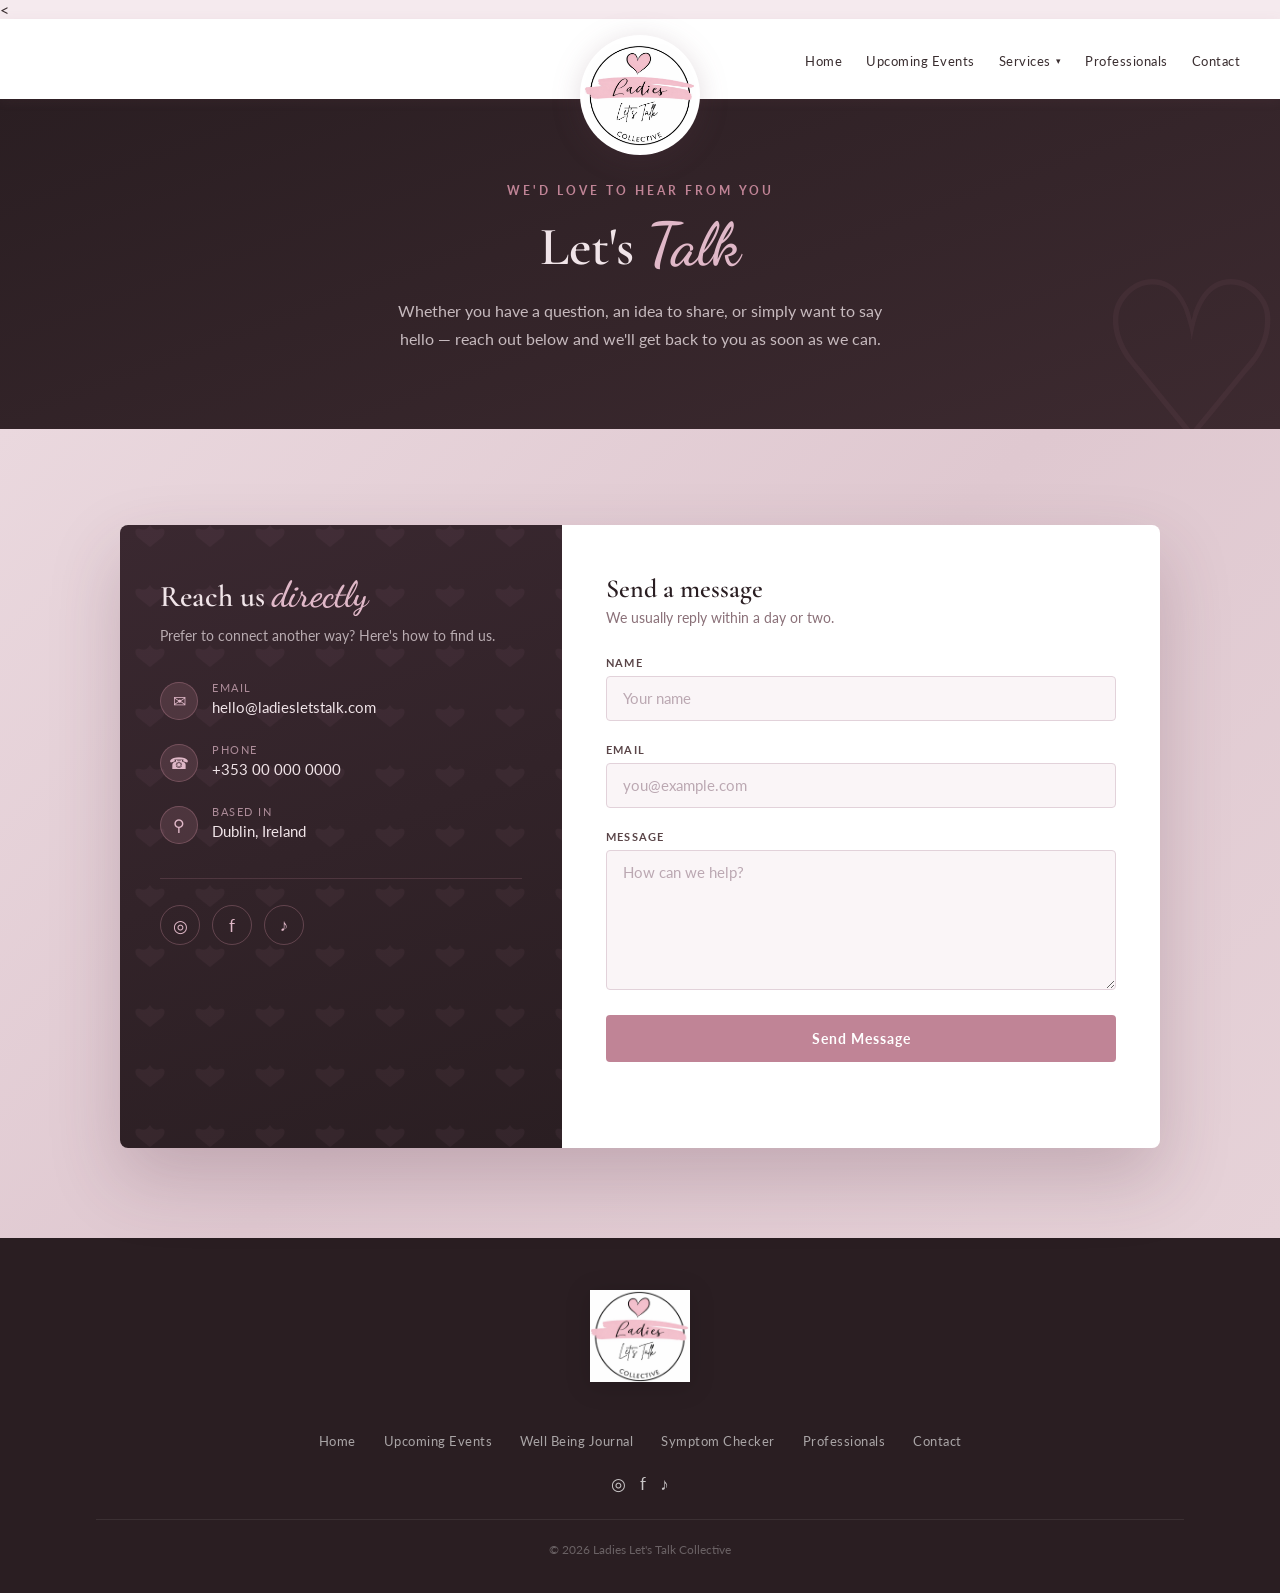
==== contact.html @ 0acbf684 "Add files via upload" ====
<!DOCTYPE html>
<html lang="en">
<head>
<meta charset="UTF-8">
<meta name="viewport" content="width=device-width, initial-scale=1.0">
<title>Contact | Ladies Let's Talk Collective</title>
<link rel="stylesheet" href="css/style.css">
<link href="https://fonts.googleapis.com/css2?family=Dancing+Script:wght@600;700&family=Cormorant+Garamond:wght@400;500;600&family=Lato:wght@300;400;700&display=swap" rel="stylesheet">
<style>
/* ── CONTACT PAGE (scoped, uses your :root variables + fonts) ── */

/* Page intro header */
.contact-hero{
  background:linear-gradient(160deg,#2a1e22 0%,#3d2a30 100%);
  text-align:center;padding:84px 40px 76px;position:relative;overflow:hidden;
}
.contact-hero::after{
  content:'♡';position:absolute;right:-10px;bottom:-50px;
  font-family:'Cormorant Garamond',serif;font-size:220px;
  color:rgba(192,132,150,0.07);line-height:1;pointer-events:none;
}
.contact-hero .eyebrow{
  font-size:12px;letter-spacing:3px;text-transform:uppercase;
  color:#c08496;font-weight:700;margin-bottom:14px;
}
.contact-hero h1{
  font-family:'Cormorant Garamond',serif;font-size:54px;font-weight:600;
  color:#f0e4e8;line-height:1.12;margin-bottom:18px;
}
.contact-hero h1 em{font-family:'Dancing Script',cursive;font-size:60px;font-style:normal;color:#e0b8c8;}
.contact-hero p{
  font-size:16px;color:rgba(240,228,232,0.78);line-height:1.75;
  max-width:520px;margin:0 auto;position:relative;z-index:2;
}

/* Main contact area */
.contact-sec{
  padding:72px 40px 90px;
  background:linear-gradient(135deg,#ead8de 0%,#dfc8d0 50%,#e6d2d8 100%);
}
.contact-shell{
  max-width:1040px;margin:24px auto 0;position:relative;z-index:5;
  display:grid;grid-template-columns:0.85fr 1.15fr;
  border-radius:8px;overflow:hidden;
  box-shadow:0 30px 70px rgba(80,45,65,0.22);
}

/* Left: dark info panel */
.contact-info{
  background:linear-gradient(160deg,#3a2830 0%,#2a1e22 100%);
  padding:48px 40px;color:#f0e4e8;position:relative;overflow:hidden;
}
.contact-info::before{
  content:'';position:absolute;inset:0;
  background:url("data:image/svg+xml,%3Csvg width='60' height='60' viewBox='0 0 60 60' xmlns='http://www.w3.org/2000/svg'%3E%3Cg fill='none' fill-rule='evenodd'%3E%3Cg fill='%23c08496' fill-opacity='0.07'%3E%3Cpath d='M30 0 C28 4 24 6 20 4 C14 2 14 10 20 14 L30 22 L40 14 C46 10 46 2 40 4 C36 6 32 4 30 0Z'/%3E%3C/g%3E%3C/g%3E%3C/svg%3E");
}
.contact-info-inner{position:relative;z-index:2;}
.contact-info h2{
  font-family:'Cormorant Garamond',serif;font-size:30px;font-weight:600;
  margin-bottom:8px;line-height:1.2;
}
.contact-info h2 em{font-family:'Dancing Script',cursive;font-size:36px;font-style:normal;color:#e0b8c8;}
.contact-info .lead{font-size:14px;line-height:1.7;color:rgba(240,228,232,0.7);margin-bottom:34px;}
.ci-row{display:flex;gap:14px;align-items:flex-start;margin-bottom:24px;}
.ci-icon{
  width:38px;height:38px;flex-shrink:0;border-radius:50%;
  background:rgba(192,132,150,0.18);border:1px solid rgba(192,132,150,0.35);
  display:flex;align-items:center;justify-content:center;
  font-size:16px;color:#e0b8c8;
}
.ci-row .ci-label{font-size:10.5px;letter-spacing:1.5px;text-transform:uppercase;color:rgba(224,184,200,0.7);margin-bottom:3px;}
.ci-row .ci-value{font-size:14.5px;color:#f0e4e8;line-height:1.5;}
.ci-row a{color:#f0e4e8;text-decoration:none;transition:color 0.2s;}
.ci-row a:hover{color:#e0b8c8;}
.ci-social{display:flex;gap:12px;margin-top:34px;padding-top:26px;border-top:1px solid rgba(192,132,150,0.2);}
.ci-social span{
  width:40px;height:40px;border-radius:50%;
  border:1px solid rgba(192,132,150,0.35);
  display:flex;align-items:center;justify-content:center;
  font-size:17px;color:#e0b8c8;cursor:pointer;
  transition:background 0.25s,transform 0.25s;
}
.ci-social span:hover{background:rgba(192,132,150,0.2);transform:translateY(-3px);}

/* Right: form card */
.contact-form-wrap{background:#fff;padding:48px 44px;}
.contact-form-wrap .form-title{
  font-family:'Cormorant Garamond',serif;font-size:26px;font-weight:600;
  color:#2a1e22;margin-bottom:6px;
}
.contact-form-wrap .form-note{font-size:13.5px;color:#8a7078;margin-bottom:30px;}
.contact-form .field{margin-bottom:22px;}
.contact-form label{
  display:block;font-size:11px;letter-spacing:1.2px;text-transform:uppercase;
  color:#5a4548;font-weight:700;margin-bottom:7px;
}
.contact-form input,
.contact-form textarea{
  width:100%;padding:13px 16px;border:1.5px solid #e2d2da;border-radius:4px;
  font-size:14.5px;font-family:'Lato',sans-serif;color:var(--text);
  background:#faf5f7;outline:none;transition:border-color 0.2s,background 0.2s,box-shadow 0.2s;
}
.contact-form input::placeholder,
.contact-form textarea::placeholder{color:#bba8b2;}
.contact-form input:focus,
.contact-form textarea:focus{
  border-color:var(--pink);background:#fff;
  box-shadow:0 0 0 3px rgba(192,132,150,0.12);
}
.contact-form textarea{resize:vertical;min-height:140px;}
.contact-form .honeypot{display:none;}
.contact-form .btn-pink{
  width:100%;padding:15px;font-size:14px;letter-spacing:1px;font-weight:700;
  border-radius:4px;
}
.form-status{margin-top:18px;font-size:14px;text-align:center;min-height:20px;}
.form-status.success{color:#2e7d4f;}
.form-status.error{color:#b03a3a;}
.form-status.sending{color:#8a7078;}

@media(max-width:900px){
  .contact-hero{padding:64px 28px 96px;}
  .contact-hero h1{font-size:38px;}
  .contact-hero h1 em{font-size:44px;}
  .contact-sec{padding:36px 20px 64px;}
  .contact-shell{grid-template-columns:1fr;margin-top:0;}
  .contact-info{padding:38px 28px;}
  .contact-form-wrap{padding:38px 26px;}
}
</style>
</head>
<body>

<!-- ── MOBILE NAV ── -->
<<div class="mobile-nav" id="mobileNav" onclick="closeMobile()">
  <div class="mobile-nav-panel" onclick="event.stopPropagation()">
    <div class="mobile-header">
      <img class="logo-img" src="images/Logo.jpeg" alt="Logo">
      <button class="mobile-close" onclick="closeMobile()">✕</button>
    </div>
    <a href="index.html">Home</a>
    <a href="events.html">Upcoming Events</a>
    <a href="journal.html">Well Being Journal</a>
    <a href="symptom.html">Symptom Checker</a>
    <a href="workplace.html">Workplace Talks</a>
    <a href="professionals.html">Professionals</a>
    <a href="contact.html">Contact</a>
  </div>
</div>

<nav>
  <div class="logo-wrap">
    <img class="logo-img" src="images/Logo.jpeg" alt="Ladies Let's Talk Collective logo">
  </div>
  <div class="nav-right">
    <ul class="nav-links">
      <li><a href="index.html">Home</a></li>
      <li><a href="events.html">Upcoming Events</a></li>
      <li class="has-dropdown">
        <a href="#" onclick="return false;">Services <span class="caret">▾</span></a>
        <ul class="dropdown">
          <li><a href="journal.html">Well being Journal</a></li>
          <li><a href="symptom.html">Symptom Checker</a></li>
          <li><a href="workplace.html">Workplace Talks</a></li>
        </ul>
      </li>
      <li><a href="professionals.html">Professionals</a></li>
      <li><a href="contact.html">Contact</a></li>
    </ul>
    <button class="hamburger" onclick="openMobile()">
      <span></span><span></span><span></span>
    </button>
  </div>
</nav>

<!-- ── CONTACT HERO ── -->
<section class="contact-hero">
  <div class="eyebrow">We'd love to hear from you</div>
  <h1>Let's <em>Talk</em></h1>
  <p>Whether you have a question, an idea to share, or simply want to say hello — reach out below and we'll get back to you as soon as we can.</p>
</section>

<!-- ── CONTACT ── -->
<section class="contact-sec">
  <div class="contact-shell">

    <!-- Info panel -->
    <div class="contact-info">
      <div class="contact-info-inner">
        <h2>Reach us <em>directly</em></h2>
        <p class="lead">Prefer to connect another way? Here's how to find us.</p>

        <div class="ci-row">
          <span class="ci-icon">✉</span>
          <div>
            <div class="ci-label">Email</div>
            <div class="ci-value"><a href="mailto:hello@ladiesletstalk.com">hello@ladiesletstalk.com</a></div>
          </div>
        </div>
        <div class="ci-row">
          <span class="ci-icon">☎</span>
          <div>
            <div class="ci-label">Phone</div>
            <div class="ci-value"><a href="tel:+353000000000">+353 00 000 0000</a></div>
          </div>
        </div>
        <div class="ci-row">
          <span class="ci-icon">⚲</span>
          <div>
            <div class="ci-label">Based in</div>
            <div class="ci-value">Dublin, Ireland</div>
          </div>
        </div>

        <div class="ci-social">
          <span title="Instagram">◎</span>
          <span title="Facebook">f</span>
          <span title="TikTok">♪</span>
        </div>
      </div>
    </div>

    <!-- Form card -->
    <div class="contact-form-wrap">
      <div class="form-title">Send a message</div>
      <p class="form-note">We usually reply within a day or two.</p>
      <form class="contact-form" id="contactForm">
        <!-- Web3Forms access key: replace with YOUR key from web3forms.com -->
        <input type="hidden" name="access_key" value="YOUR-ACCESS-KEY-HERE">
        <input type="hidden" name="subject" value="New message from Ladies Let's Talk website">
        <input type="hidden" name="from_name" value="Ladies Let's Talk Contact Form">
        <!-- Honeypot spam filter -->
        <input type="checkbox" name="botcheck" class="honeypot" style="display:none" tabindex="-1" autocomplete="off">

        <div class="field">
          <label for="cf-name">Name</label>
          <input type="text" id="cf-name" name="name" placeholder="Your name" required>
        </div>
        <div class="field">
          <label for="cf-email">Email</label>
          <input type="email" id="cf-email" name="email" placeholder="you@example.com" required>
        </div>
        <div class="field">
          <label for="cf-message">Message</label>
          <textarea id="cf-message" name="message" placeholder="How can we help?" required></textarea>
        </div>
        <button type="submit" class="btn-pink">Send Message</button>
        <div class="form-status" id="formStatus"></div>
      </form>
    </div>

  </div>
</section>

<!-- ── FOOTER ── -->
<footer>
  <div class="footer-logo">
    <img src="images/Logo.jpeg" alt="Ladies Let's Talk Collective logo">
  </div>
  <ul class="footer-links">
    <li><a href="index.html">Home</a></li>
    <li><a href="events.html">Upcoming Events</a></li>
    <li><a href="journal.html">Well Being Journal</a></li>
    <li><a href="symptom.html">Symptom Checker</a></li>
    <li><a href="professionals.html">Professionals</a></li>
    <li><a href="contact.html">Contact</a></li>
  </ul>
  <div class="footer-social">
    <span title="Instagram">◎</span>
    <span title="Facebook">f</span>
    <span title="TikTok">♪</span>
  </div>
  <div class="footer-copy">© 2026 Ladies Let's Talk Collective</div>
</footer>

<!-- ── CONTACT FORM SUBMISSION (Web3Forms) ── -->
<script>
(function () {
  var form = document.getElementById('contactForm');
  var status = document.getElementById('formStatus');
  if (!form) return;

  form.addEventListener('submit', function (e) {
    e.preventDefault();
    status.className = 'form-status sending';
    status.textContent = 'Sending…';

    var data = new FormData(form);

    fetch('https://api.web3forms.com/submit', {
      method: 'POST',
      body: data
    })
    .then(function (res) { return res.json(); })
    .then(function (json) {
      if (json.success) {
        status.className = 'form-status success';
        status.textContent = 'Thank you! Your message has been sent.';
        form.reset();
      } else {
        status.className = 'form-status error';
        status.textContent = json.message || 'Something went wrong. Please try again.';
      }
    })
    .catch(function () {
      status.className = 'form-status error';
      status.textContent = 'Network error. Please try again later.';
    });
  });
})();
</script>

<script src="js/script.js"></script>
</body>
</html>
---- css/style.css ----
*,*::before,*::after{margin:0;padding:0;box-sizing:border-box;}
:root{--pink:#c08496;--pink-light:#e8d0d8;--pink-dark:#a06878;--text:#3a2e30;--text-soft:#5a4548;--bg-hero:#cdb8c0;--bg-footer:#2a1e22;--white:#fff;}
html{scroll-behavior:smooth;}
body{font-family:'Lato',sans-serif;color:var(--text);background:#f5eaee;}

/* ── NAV ── */
nav{background:#fff;display:flex;align-items:center;justify-content:flex-end;padding:0 40px;height:80px;position:sticky;top:0;z-index:100;box-shadow:0 2px 12px rgba(160,100,120,0.08);overflow:visible;}
.logo-wrap{display:flex;align-items:center;justify-content:center;position:absolute;left:50%;transform:translateX(-50%);z-index:101;}
.logo-img{width:120px;height:120px;object-fit:contain;position:relative;top:36px;background:#fff;border-radius:50%;padding:4px;filter:drop-shadow(0 4px 14px rgba(100,60,80,0.18));}
.nav-links{display:flex;gap:24px;list-style:none;}
.nav-links a{text-decoration:none;color:var(--text);font-size:13px;letter-spacing:0.5px;transition:color 0.2s;}
.nav-links a:hover{color:var(--pink);}
.nav-right{display:flex;align-items:center;gap:20px;}
.nav-social{display:flex;gap:10px;font-size:15px;cursor:pointer;}
.nav-social span:hover{color:var(--pink);}
.hamburger{display:none;background:none;border:none;cursor:pointer;padding:6px;}
.hamburger span{display:block;width:22px;height:2px;background:var(--text);margin:5px 0;transition:0.3s;}
.mobile-nav{display:none;position:fixed;inset:0;background:#fff;z-index:200;flex-direction:column;align-items:center;justify-content:center;gap:24px;}
.mobile-nav.open{display:flex;}
.mobile-nav a{font-size:20px;text-decoration:none;color:var(--text);font-family:'Cormorant Garamond',serif;}
.mobile-close{position:absolute;top:24px;right:28px;background:none;border:none;font-size:28px;cursor:pointer;color:var(--text);}
/* ── SERVICES DROPDOWN ── */ .nav-links li.has-dropdown{position:relative;} .nav-links li.has-dropdown > a{display:inline-flex;align-items:center;cursor:pointer;} .nav-links .caret{font-size:9px;margin-left:5px;transition:transform .2s;} .nav-links li.has-dropdown:hover .caret{transform:rotate(180deg);} .nav-links .dropdown{ position:absolute;top:calc(100% + 10px);left:0; list-style:none;background:#fff;min-width:212px; border:1px solid #e8d0d8;border-radius:4px; box-shadow:0 12px 30px rgba(120,70,90,0.16); padding:8px 0; opacity:0;visibility:hidden;transform:translateY(6px); transition:opacity .2s ease,transform .2s ease,visibility .2s ease; z-index:300; } /* invisible bridge so the menu doesn't close as the mouse crosses the gap between "Services" and the dropdown */ .nav-links .dropdown::before{ content:'';position:absolute;top:-12px;left:0;width:100%;height:12px; } .nav-links li.has-dropdown:hover .dropdown, .nav-links li.has-dropdown:focus-within .dropdown{ opacity:1;visibility:visible;transform:translateY(0); } .nav-links .dropdown li{display:block;} .nav-links .dropdown a{ display:block;padding:10px 20px;font-size:13px;color:#3a2e30; white-space:nowrap;letter-spacing:0.3px; } .nav-links .dropdown a:hover{background:#fbeaf0;color:var(--pink-dark);}
/* ── BTNs ── */
.btn-pink{background:var(--pink);color:#fff;border:none;padding:13px 32px;font-size:14px;font-family:'Lato',sans-serif;letter-spacing:0.7px;cursor:pointer;transition:background 0.2s;border-radius:2px;text-decoration:none;display:inline-block;}
.btn-pink:hover{background:var(--pink-dark);}
.btn-outline{background:transparent;color:var(--text);border:1.5px solid var(--text);padding:12px 32px;font-size:14px;font-family:'Lato',sans-serif;letter-spacing:0.7px;cursor:pointer;transition:all 0.2s;border-radius:2px;text-decoration:none;display:inline-block;}
.btn-outline:hover{background:rgba(60,40,48,0.07);}
.btn-row{display:flex;gap:16px;justify-content:center;flex-wrap:wrap;}
.section-label{font-family:'Cormorant Garamond',serif;font-size:44px;font-weight:500;color:#2a1e22;line-height:1.2;margin-bottom:16px;}
.section-label em{font-family:'Dancing Script',cursive;font-size:52px;font-style:normal;}
.section-sub{font-size:15.5px;color:#4a3540;line-height:1.75;max-width:560px;margin:0 auto 44px;}

/* ── HERO ── */
.hero{position:relative;min-height:540px;display:flex;align-items:center;justify-content:center;text-align:center;overflow:hidden;padding:110px 40px 90px;}
.hero-bg{position:absolute;inset:0;width:100%;height:100%;}
.hero-content{position:relative;z-index:2;max-width:700px;}
.hero h1{font-family:'Cormorant Garamond',serif;font-size:52px;font-weight:600;color:#2a1e22;margin-bottom:20px;line-height:1.15;}
.hero p{font-size:16.5px;color:#4a3540;line-height:1.75;margin-bottom:36px;max-width:520px;margin-left:auto;margin-right:auto;}

/* ── AFFIRMATIONS ── */
.affirmations{background:linear-gradient(135deg,#2a1e22 0%,#3d2a30 100%);padding:56px 40px;text-align:center;overflow:hidden;position:relative;}
.affirmations::before{content:'';position:absolute;inset:0;background:url("data:image/svg+xml,%3Csvg width='60' height='60' viewBox='0 0 60 60' xmlns='http://www.w3.org/2000/svg'%3E%3Cg fill='none' fill-rule='evenodd'%3E%3Cg fill='%23c08496' fill-opacity='0.06'%3E%3Cpath d='M30 0 C28 4 24 6 20 4 C14 2 14 10 20 14 L30 22 L40 14 C46 10 46 2 40 4 C36 6 32 4 30 0Z'/%3E%3C/g%3E%3C/g%3E%3C/svg%3E");}
.aff-inner{position:relative;z-index:2;max-width:700px;margin:0 auto;}
.aff-quote{font-family:'Cormorant Garamond',serif;font-size:28px;font-weight:400;font-style:italic;color:#f0e4e8;line-height:1.5;transition:opacity 0.6s;min-height:80px;display:flex;align-items:center;justify-content:center;}
.aff-dots{display:flex;gap:10px;justify-content:center;margin-top:24px;}
.aff-dot{width:8px;height:8px;border-radius:50%;background:rgba(192,132,150,0.35);cursor:pointer;transition:background 0.3s;}
.aff-dot.active{background:#c08496;}

/* ── AFFIRMATION BUTTONS ── */
.aff-controls{display:flex;align-items:center;justify-content:center;gap:24px;margin-top:28px;}
.aff-btn{background:none;border:1px solid rgba(192,132,150,0.4);color:#c08496;width:40px;height:40px;border-radius:50%;font-size:18px;cursor:pointer;transition:background 0.3s,border-color 0.3s;display:flex;align-items:center;justify-content:center;}
.aff-btn:hover{background:rgba(192,132,150,0.15);border-color:#c08496;}

/* ── ABOUT ── */
.about{display:flex;gap:64px;align-items:flex-start;padding:80px 96px;background:linear-gradient(135deg,#ead8de 0%,#dfc8d0 50%,#e6d2d8 100%);}
.about-photo{width:340px;min-width:300px;border-radius:4px;background:linear-gradient(160deg,#e0bcc8 0%,#c8a0b2 50%,#b88a9e 100%);display:flex;align-items:center;justify-content:center;overflow:hidden;flex-shrink:0;min-height:400px;}
.about-photo img{width:100%;height:100%;object-fit:cover;display:block;}
.about-placeholder{color:rgba(80,50,60,0.45);font-size:14px;font-style:italic;text-align:center;padding:20px;}
.about-text{flex:1;}
.about-text h2{font-family:'Cormorant Garamond',serif;font-size:44px;font-weight:500;margin-bottom:24px;color:#2a1e22;line-height:1.2;}
.about-text h2 em{font-family:'Dancing Script',cursive;font-size:52px;font-style:normal;}
.about-text p{font-size:15.5px;line-height:1.85;color:#4a3540;margin-bottom:16px;}
.awards-row{display:flex;gap:16px;margin-top:28px;flex-wrap:wrap;align-items:center;}
.award-badge{width:140px;height:140px;border-radius:50%;background:none;border:none;padding:0;display:flex;align-items:center;justify-content:center;cursor:pointer;transition:transform 0.2s;flex-shrink:0;}
.award-badge:hover{transform:scale(1.05);}
.award-badge .badge-year{font-size:11px;color:var(--pink-dark);letter-spacing:1px;font-weight:700;text-transform:uppercase;}
.award-badge .badge-icon{font-size:22px;margin:4px 0;}
.award-badge .badge-title{font-size:9.5px;color:#4a3540;line-height:1.3;font-weight:600;}
.badge-img{width:140px;height:140px;object-fit:contain;border-radius:50%;}
.award-note{font-size:13px;color:#5a4548;font-style:italic;margin-top:12px;}

/* ── EVENTS ── */
.events{padding:80px 96px;background:linear-gradient(160deg,#2a1e22 0%,#3d2a30 100%);text-align:center;position:relative;overflow:hidden;}
.events::after{content:'2026';position:absolute;right:-40px;bottom:-60px;font-family:'Cormorant Garamond',serif;font-size:240px;color:rgba(192,132,150,0.06);line-height:1;pointer-events:none;}
.events .section-label{color:#f0e4e8;}
.events .section-label em{color:#e0b8c8;}
.events .section-sub{color:rgba(240,228,232,0.75);}
.event-grid{display:grid;grid-template-columns:repeat(3,1fr);gap:20px;margin:40px 0;position:relative;z-index:2;}
.event-img-slot{background:linear-gradient(145deg,#4a3040 0%,#3a2030 100%);border:1px solid rgba(192,132,150,0.2);border-radius:4px;height:220px;display:flex;flex-direction:column;align-items:center;justify-content:center;gap:10px;cursor:pointer;transition:border-color 0.2s;}
.event-img-slot:hover{border-color:rgba(192,132,150,0.5);}
.event-img-slot .slot-icon{font-size:28px;opacity:0.5;}
.event-img-slot .slot-text{font-size:12px;color:rgba(240,228,232,0.4);letter-spacing:0.5px;}
.event-img-slot img{width:100%;height:100%;object-fit:cover;border-radius:4px;}
.event-img-slot video{width:100%;height:100%;object-fit:cover;border-radius:4px;display:block;}
.event-cta-box{background:rgba(192,132,150,0.12);border:1px solid rgba(192,132,150,0.25);border-radius:4px;padding:36px 40px;margin-top:8px;position:relative;z-index:2;}
.event-cta-box h3{font-family:'Cormorant Garamond',serif;font-size:28px;color:#f0e4e8;margin-bottom:10px;}
.event-cta-box p{color:rgba(240,228,232,0.7);font-size:15px;line-height:1.7;margin-bottom:24px;}
.btn-event{background:var(--pink);color:#fff;padding:15px 40px;font-size:15px;font-family:'Lato',sans-serif;letter-spacing:1px;font-weight:700;text-decoration:none;border-radius:2px;display:inline-block;transition:background 0.2s;}
.btn-event:hover{background:#b07080;}

/* ── CONVERSATIONS ── */
.convos{padding:80px 96px;background:linear-gradient(160deg,#f5eaee 0%,#ede0e6 100%);text-align:center;}
.video-grid{display:grid;grid-template-columns:repeat(3,1fr);gap:24px;margin-top:44px;}
.video-card{background:#fff;border:1px solid #e0ccd4;border-radius:3px;overflow:hidden;transition:transform 0.2s,box-shadow 0.2s;}
.video-card:hover{transform:translateY(-4px);box-shadow:0 12px 32px rgba(160,100,120,0.15);}
.video-thumb{height:190px;display:flex;align-items:center;justify-content:center;position:relative;cursor:pointer;}
.video-thumb::after{content:'';position:absolute;inset:0;background:rgba(50,20,30,0.15);transition:background 0.2s;}
.video-card:hover .video-thumb::after{background:rgba(50,20,30,0.05);}
.thumb-1{background:linear-gradient(145deg,#ddc0cc 0%,#c8a8b8 100%);}
.thumb-2{background:linear-gradient(145deg,#d4b8c8 0%,#c0a0b0 100%);}
.thumb-3{background:linear-gradient(145deg,#dab8c8 0%,#c4a4b4 100%);}
.play-btn{width:52px;height:52px;background:rgba(255,255,255,0.88);border-radius:50%;display:flex;align-items:center;justify-content:center;position:relative;z-index:2;transition:transform 0.2s;}
.video-card:hover .play-btn{transform:scale(1.1);}
.play-tri{width:0;height:0;border-top:10px solid transparent;border-bottom:10px solid transparent;border-left:18px solid var(--pink);margin-left:4px;}
.video-info{padding:16px 18px 20px;text-align:center;}
.video-info p{font-size:14px;color:#4a3540;line-height:1.5;margin-bottom:14px;min-height:42px;}
.watch-btn{background:var(--pink);color:#fff;border:none;width:100%;padding:11px;font-size:12px;letter-spacing:1.5px;font-weight:700;font-family:'Lato',sans-serif;cursor:pointer;transition:background 0.2s;border-radius:2px;}
.watch-btn:hover{background:var(--pink-dark);}

/* ── JOURNAL ── */
.journal-sec{padding:80px 96px;background:linear-gradient(135deg,#ead8de 0%,#dfc8d0 100%);}
.journal-inner{display:flex;gap:64px;align-items:center;}
.journal-img-col{flex-shrink:0;width:340px;}
.journal-book{width:100%;border-radius:6px;box-shadow:0 20px 60px rgba(100,60,80,0.2);transition:transform 0.35s;}
.journal-book:hover{transform:translateY(-6px);}
.coming-soon-pill{display:inline-block;background:var(--pink);color:#fff;font-size:11px;letter-spacing:2px;font-weight:700;padding:5px 16px;border-radius:20px;margin-bottom:12px;}
.journal-text h2{font-family:'Cormorant Garamond',serif;font-size:40px;font-weight:500;color:#2a1e22;line-height:1.2;margin-bottom:20px;}
.journal-text h2 em{font-family:'Dancing Script',cursive;font-size:48px;font-style:normal;}
.journal-text p{font-size:15px;line-height:1.85;color:#4a3540;margin-bottom:14px;}
.journal-features{display:flex;flex-wrap:wrap;gap:10px;margin:20px 0 24px;}
.jf{background:#fff;border:1px solid #e0ccd4;border-radius:20px;padding:6px 16px;font-size:12.5px;color:#5a4548;}

/* ── SYMPTOM CHECKER ── */
.symptom-sec{padding:80px 96px;background:linear-gradient(160deg,#f5eaee 0%,#ede0e6 100%);text-align:center;}
.sc-card{background:#fff;border:1px solid #e0ccd4;border-radius:4px;padding:48px 52px;max-width:820px;margin:0 auto;text-align:left;}
.sc-intro{text-align:center;margin-bottom:36px;}
.sc-intro p{font-size:15px;color:#5a4548;line-height:1.75;max-width:560px;margin:0 auto 24px;}
.sc-cats{display:grid;grid-template-columns:1fr 1fr;gap:20px;margin-bottom:32px;}
.sc-cat{border:1px solid #f0e0e8;border-radius:3px;padding:18px 20px;}
.sc-cat h4{font-family:'Cormorant Garamond',serif;font-size:17px;font-weight:600;color:#2a1e22;margin-bottom:10px;display:flex;align-items:center;gap:8px;}
.sc-cat ul{list-style:none;}
.sc-cat li{font-size:13.5px;color:#5a4548;padding:4px 0;border-bottom:1px solid #f5eaee;display:flex;align-items:center;gap:8px;}
.sc-cat li::before{content:'';width:12px;height:12px;border:1.5px solid var(--pink);border-radius:2px;flex-shrink:0;}
.sc-download-row{text-align:center;}
.sc-note{font-size:12px;color:#888;margin-top:12px;font-style:italic;}

/* ── PROFESSIONALS ── */
.pros{padding:80px 96px;background:linear-gradient(135deg,#ead8de 0%,#dfc8d0 100%);text-align:center;}
.pro-note{font-size:13px;color:var(--pink-dark);font-style:italic;margin-bottom:44px;}
.pro-grid{display:grid;grid-template-columns:repeat(3,1fr);gap:22px;margin-bottom:28px;text-align:left;}
.pro-card{background:#fff;border:1px solid #e0ccd4;border-radius:3px;padding:26px 24px;transition:transform 0.2s,box-shadow 0.2s;}
.pro-card:hover{transform:translateY(-4px);box-shadow:0 10px 30px rgba(160,100,120,0.12);}
.pro-cat{font-size:10px;letter-spacing:1.5px;color:var(--pink);font-weight:700;text-transform:uppercase;margin-bottom:8px;}
.pro-card h3{font-family:'Cormorant Garamond',serif;font-size:19px;font-weight:600;color:#2a1e22;margin-bottom:8px;}
.pro-card p{font-size:13px;color:#5a4548;line-height:1.65;margin-bottom:14px;}
.pro-links{display:flex;gap:10px;flex-wrap:wrap;}
.pro-link{font-size:12px;color:var(--pink-dark);text-decoration:none;border:1px solid var(--pink-light);border-radius:20px;padding:4px 12px;transition:background 0.2s;}
.pro-link:hover{background:var(--pink-light);}
.charity-note{background:linear-gradient(135deg,#2a1e22,#3d2a30);border-radius:4px;padding:24px 32px;text-align:center;margin-top:8px;}
.charity-note p{color:rgba(240,228,232,0.85);font-size:14px;line-height:1.7;}
.charity-note a{color:#e0b8c8;}

/* ── REVIEWS ── */
.reviews{padding:80px 96px;background:linear-gradient(160deg,#f5eaee 0%,#ede0e6 100%);text-align:center;}
.reviews-grid{display:grid;grid-template-columns:repeat(3,1fr);gap:24px;margin-top:44px;}
.review-card{background:#fff;border:1px solid #e0ccd4;border-radius:3px;padding:28px 26px;text-align:left;}
.review-q{font-size:36px;color:var(--pink-light);line-height:1;margin-bottom:12px;font-family:'Cormorant Garamond',serif;}
.review-text{font-size:14.5px;color:#4a3540;line-height:1.75;margin-bottom:16px;font-style:italic;}
.review-name{font-size:13px;font-weight:700;color:#2a1e22;letter-spacing:0.5px;}
.review-detail{font-size:12px;color:#888;margin-top:2px;}
.stars{color:#c08496;font-size:14px;margin-bottom:10px;}
.reviews-cta{margin-top:36px;font-size:14px;color:#5a4548;}

/* ── NEWSLETTER ── */
.newsletter{padding:80px 96px;background:var(--bg-hero);text-align:center;}
.newsletter h2{font-family:'Cormorant Garamond',serif;font-size:40px;font-weight:500;color:#2a1e22;margin-bottom:12px;}
.newsletter p{font-size:15px;color:#4a3540;margin-bottom:32px;line-height:1.75;}
.email-form{display:flex;max-width:480px;margin:0 auto;}
.email-form input{flex:1;padding:14px 18px;border:1.5px solid #c4a0b0;border-right:none;font-size:14.5px;font-family:'Lato',sans-serif;color:var(--text);background:#fff;outline:none;}
.email-form input::placeholder{color:#b09aaa;}
.email-form button{background:var(--pink);color:#fff;border:none;padding:14px 24px;font-size:13.5px;font-family:'Lato',sans-serif;font-weight:700;letter-spacing:0.8px;cursor:pointer;transition:background 0.2s;white-space:nowrap;}
.email-form button:hover{background:var(--pink-dark);}
.newsletter-note{font-size:12px;color:#888;margin-top:12px;font-style:italic;}

/* ── FOOTER ── */
footer{background:#2a1e22;color:rgba(255,255,255,0.75);padding:52px 96px 36px;display:flex;flex-direction:column;align-items:center;gap:24px;}
.footer-links{display:flex;gap:28px;list-style:none;flex-wrap:wrap;justify-content:center;}
.footer-links a{text-decoration:none;color:rgba(255,255,255,0.6);font-size:13px;letter-spacing:0.5px;transition:color 0.2s;}
.footer-links a:hover{color:var(--pink-light);}
.footer-social{display:flex;gap:14px;font-size:17px;}
.footer-social span{cursor:pointer;transition:color 0.2s;}
.footer-social span:hover{color:var(--pink-light);}
.footer-copy{font-size:12px;color:rgba(255,255,255,0.3);border-top:1px solid rgba(255,255,255,0.08);width:100%;text-align:center;padding-top:22px;}

/* ── RESPONSIVE ── */
@media(max-width:1100px){
  .about{padding:60px 48px;gap:40px;}
  .pro-grid{grid-template-columns:repeat(2,1fr);}
  .journal-inner{gap:40px;}
}
.collective-card {
    max-width: 760px;
    margin: 28px auto 24px;
    padding: 28px 24px;
    background: rgba(255,255,255,0.88);
    border-radius: 28px;
    box-shadow: 0 12px 35px rgba(80, 45, 65, 0.14);
    text-align: center;
}

.collective-card h2 {
    font-family: 'Lato', sans-serif;
    font-size: clamp(28px, 4vw, 46px);
    color: #111;
    margin-bottom: 14px;
    font-weight: 700;
}

.collective-strip {
    background: linear-gradient(90deg, #f6bfd3, #f8d5e3);
    color: #8d1f52;
    font-size: clamp(20px, 3vw, 32px);
    font-weight: 700;
    padding: 12px 20px;
    border-radius: 0 22px 22px 0;
    margin-bottom: 24px;
}

.collective-card p {
    color: #222;
    font-size: clamp(18px, 2.3vw, 27px);
    line-height: 1.55;
    margin: 0 auto 26px;
    max-width: 680px;
}

.collective-icons {
    display: grid;
    grid-template-columns: 1fr 1fr;
    gap: 22px;
    margin-top: 20px;
}

.collective-icons div {
    padding: 18px;
    border-radius: 22px;
    background: rgba(248, 220, 231, 0.55);
}

.collective-icons span {
    font-size: 48px;
    display: block;
    margin-bottom: 10px;
}

.collective-icons h3 {
    color: #9b2457;
    font-size: clamp(18px, 2.2vw, 26px);
    margin: 0;
}

@media (max-width: 700px) {
    .collective-card {
        padding: 22px 16px;
        margin-top: 24px;
    }

    .collective-icons {
        grid-template-columns: 1fr;
    }
}
@media(max-width:1050px){
  nav{padding:0 20px;}
  .nav-links:first-child,.nav-right .nav-links,.nav-social{display:none;}
  .hamburger{display:block;}
  .hero h1{font-size:36px;}
  .about{flex-direction:column;padding:48px 28px;}
  .about-photo{width:100%;min-width:unset;min-height:280px;}
  .events{padding:56px 28px;}
  .event-grid{grid-template-columns:1fr;}
  .convos{padding:56px 28px;}
  .video-grid{grid-template-columns:1fr;}
  .journal-sec{padding:56px 28px;}
  .journal-inner{flex-direction:column;}
  .journal-img-col{width:100%;max-width:320px;margin:0 auto;}
  .symptom-sec{padding:56px 28px;}
  .sc-card{padding:28px 20px;}
  .sc-cats{grid-template-columns:1fr;}
  .pros{padding:56px 28px;}
  .pro-grid{grid-template-columns:1fr;}
  .reviews{padding:56px 28px;}
  .reviews-grid{grid-template-columns:1fr;}
  .newsletter{padding:56px 28px;}
  footer{padding:40px 28px 28px;}
  .section-label{font-size:36px;}
  .section-label em{font-size:44px;}
}
.footer-logo{
display:flex;
justify-content:center;
margin-bottom:24px;
}

.footer-logo img{
width:100px;
height:auto;
object-fit:contain;
filter:drop-shadow(
0 4px 12px
rgba(0,0,0,0.15)
);
transition:transform .3s;
}

.footer-logo img:hover{
transform:scale(1.05);
}
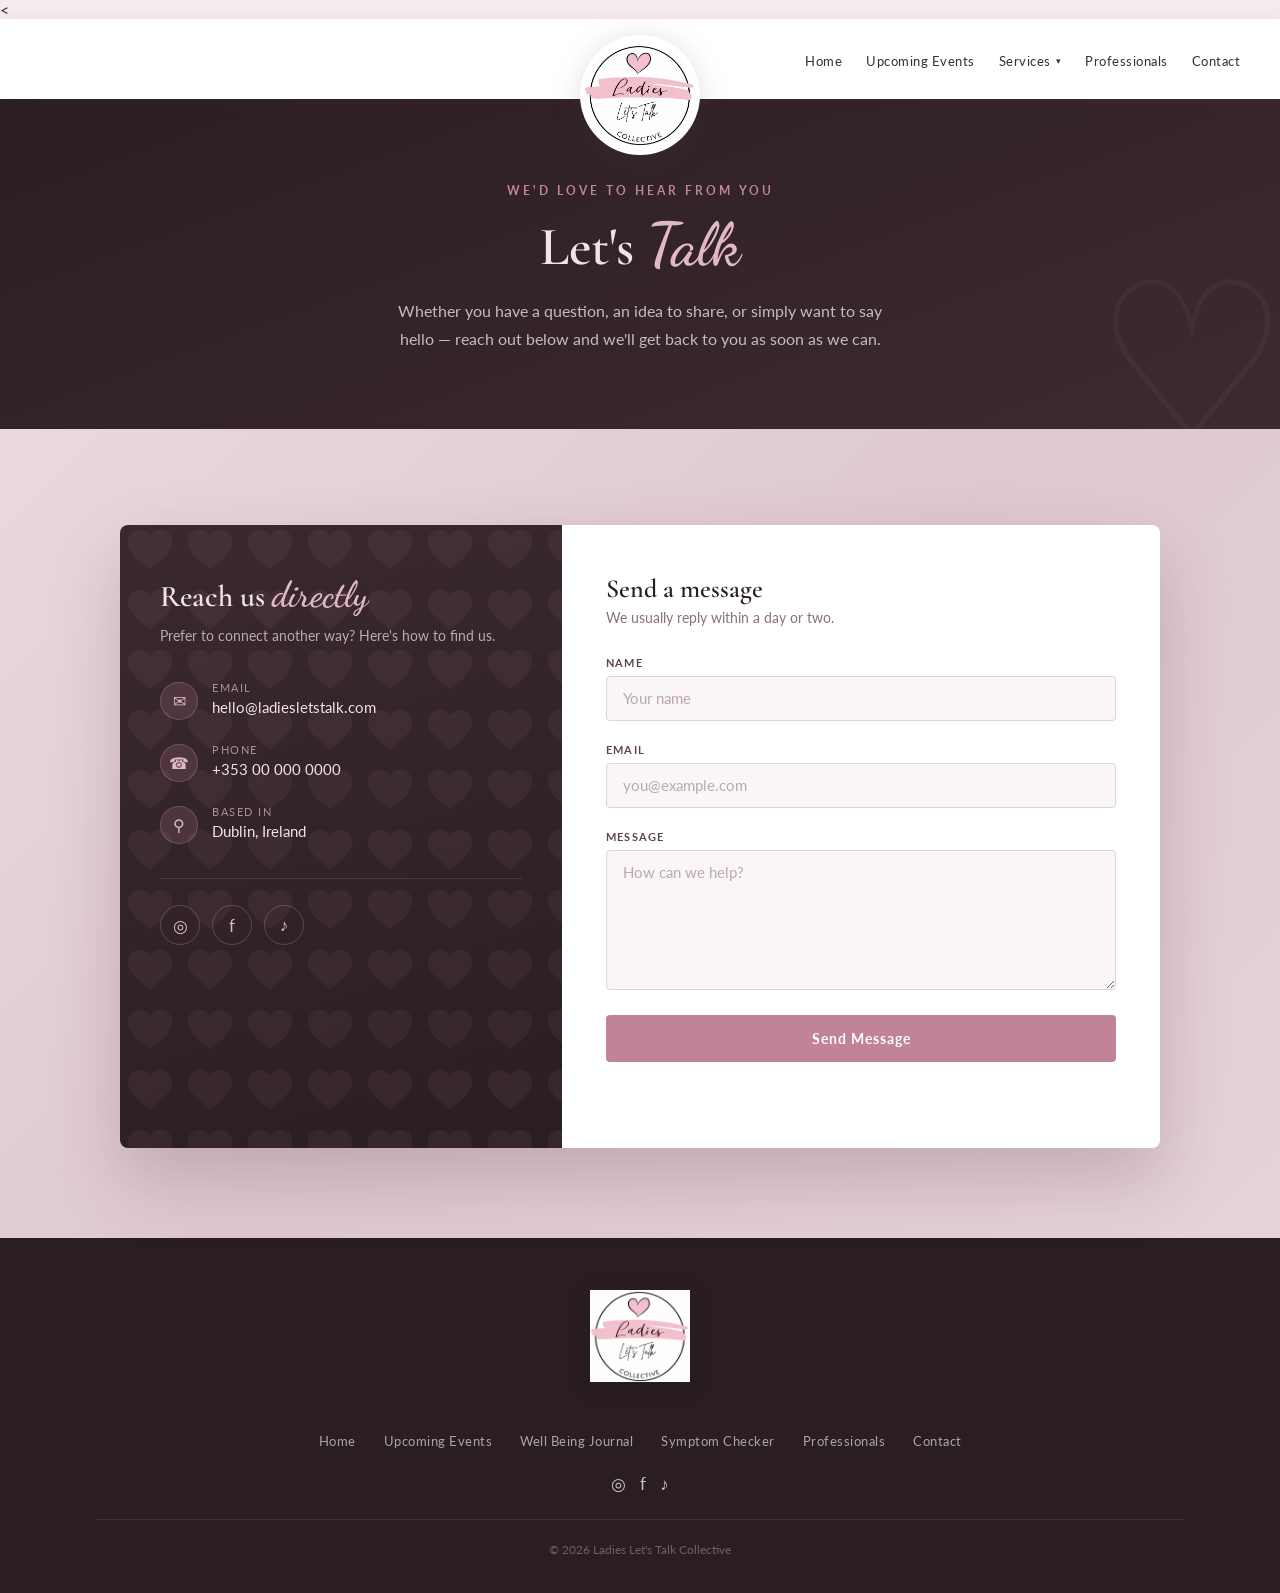
==== commit e025c6bc: "Add files via upload" ====
--- a/contact.html
+++ b/contact.html
@@ -52,7 +52,7 @@
 }
 .contact-info::before{
   content:'';position:absolute;inset:0;
-  background:url("data:image/svg+xml,%3Csvg width='60' height='60' viewBox='0 0 60 60' xmlns='http://www.w3.org/2000/svg'%3E%3Cg fill='none' fill-rule='evenodd'%3E%3Cg fill='%23c08496' fill-opacity='0.07'%3E%3Cpath d='M30 0 C28 4 24 6 20 4 C14 2 14 10 20 14 L30 22 L40 14 C46 10 46 2 40 4 C36 6 32 4 30 0Z'/%3E%3C/g%3E%3C/g%3E%3C/svg%3E");
+  background:url("data:image/svg+xml,%3Csvg width='60' height='60' viewBox='0 0 60 60' xmlns='http://www.w3.org/2000/svg'%3E%3Cg fill='none' fill-rule='evenodd'%3E%3Cg fill='%23c08496' fill-opacity='0.08'%3E%3Cpath d='M30 44 C18 35 8 27 8 17 C8 10 13 5 20 5 C24.5 5 28 7.5 30 11.5 C32 7.5 35.5 5 40 5 C47 5 52 10 52 17 C52 27 42 35 30 44Z'/%3E%3C/g%3E%3C/g%3E%3C/svg%3E");
 }
 .contact-info-inner{position:relative;z-index:2;}
 .contact-info h2{
--- a/css/style.css
+++ b/css/style.css
@@ -15,10 +15,87 @@
 .nav-social span:hover{color:var(--pink);}
 .hamburger{display:none;background:none;border:none;cursor:pointer;padding:6px;}
 .hamburger span{display:block;width:22px;height:2px;background:var(--text);margin:5px 0;transition:0.3s;}
-.mobile-nav{display:none;position:fixed;inset:0;background:#fff;z-index:200;flex-direction:column;align-items:center;justify-content:center;gap:24px;}
+
+/* ── MOBILE NAV — popup box, not full screen ── */
+.mobile-nav{
+  display:none;
+  position:fixed;
+  inset:0;
+  background:rgba(42,30,34,0.6);
+  z-index:200;
+  align-items:flex-start;
+  justify-content:center;
+  padding:90px 20px 20px;
+  overflow-y:auto;
+}
 .mobile-nav.open{display:flex;}
-.mobile-nav a{font-size:20px;text-decoration:none;color:var(--text);font-family:'Cormorant Garamond',serif;}
-.mobile-close{position:absolute;top:24px;right:28px;background:none;border:none;font-size:28px;cursor:pointer;color:var(--text);}
+
+.mobile-nav-panel{
+  background:#fff;
+  border-radius:18px;
+  width:100%;
+  max-width:320px;
+  max-height:75vh;
+  overflow-y:auto;
+  -webkit-overflow-scrolling:touch;
+  box-shadow:0 24px 60px rgba(0,0,0,0.35);
+  padding:20px 24px 28px;
+  display:flex;
+  flex-direction:column;
+  align-items:center;
+  gap:6px;
+  position:relative;
+}
+
+.mobile-header{
+  display:flex;
+  align-items:center;
+  justify-content:center;
+  width:100%;
+  position:relative;
+  margin-bottom:14px;
+}
+
+.mobile-nav-panel .logo-img{
+  width:76px;
+  height:76px;
+  position:static;
+  top:auto;
+}
+
+.mobile-close{
+  position:absolute;
+  top:-4px;
+  right:-4px;
+  background:rgba(60,40,48,0.06);
+  border:none;
+  font-size:16px;
+  cursor:pointer;
+  color:var(--text);
+  width:30px;
+  height:30px;
+  border-radius:50%;
+  display:flex;
+  align-items:center;
+  justify-content:center;
+  transition:background 0.2s;
+}
+.mobile-close:hover{background:rgba(60,40,48,0.12);}
+
+.mobile-nav a{
+  font-size:17px;
+  text-decoration:none;
+  color:var(--text);
+  font-family:'Cormorant Garamond',serif;
+  padding:10px 4px;
+  width:100%;
+  text-align:center;
+  border-bottom:1px solid #f0e0e6;
+  transition:color 0.2s;
+}
+.mobile-nav a:last-child{border-bottom:none;}
+.mobile-nav a:hover{color:var(--pink);}
+
 /* ── SERVICES DROPDOWN ── */ .nav-links li.has-dropdown{position:relative;} .nav-links li.has-dropdown > a{display:inline-flex;align-items:center;cursor:pointer;} .nav-links .caret{font-size:9px;margin-left:5px;transition:transform .2s;} .nav-links li.has-dropdown:hover .caret{transform:rotate(180deg);} .nav-links .dropdown{ position:absolute;top:calc(100% + 10px);left:0; list-style:none;background:#fff;min-width:212px; border:1px solid #e8d0d8;border-radius:4px; box-shadow:0 12px 30px rgba(120,70,90,0.16); padding:8px 0; opacity:0;visibility:hidden;transform:translateY(6px); transition:opacity .2s ease,transform .2s ease,visibility .2s ease; z-index:300; } /* invisible bridge so the menu doesn't close as the mouse crosses the gap between "Services" and the dropdown */ .nav-links .dropdown::before{ content:'';position:absolute;top:-12px;left:0;width:100%;height:12px; } .nav-links li.has-dropdown:hover .dropdown, .nav-links li.has-dropdown:focus-within .dropdown{ opacity:1;visibility:visible;transform:translateY(0); } .nav-links .dropdown li{display:block;} .nav-links .dropdown a{ display:block;padding:10px 20px;font-size:13px;color:#3a2e30; white-space:nowrap;letter-spacing:0.3px; } .nav-links .dropdown a:hover{background:#fbeaf0;color:var(--pink-dark);}
 /* ── BTNs ── */
 .btn-pink{background:var(--pink);color:#fff;border:none;padding:13px 32px;font-size:14px;font-family:'Lato',sans-serif;letter-spacing:0.7px;cursor:pointer;transition:background 0.2s;border-radius:2px;text-decoration:none;display:inline-block;}
@@ -304,4 +381,4 @@
 
 .footer-logo img:hover{
 transform:scale(1.05);
-}+}
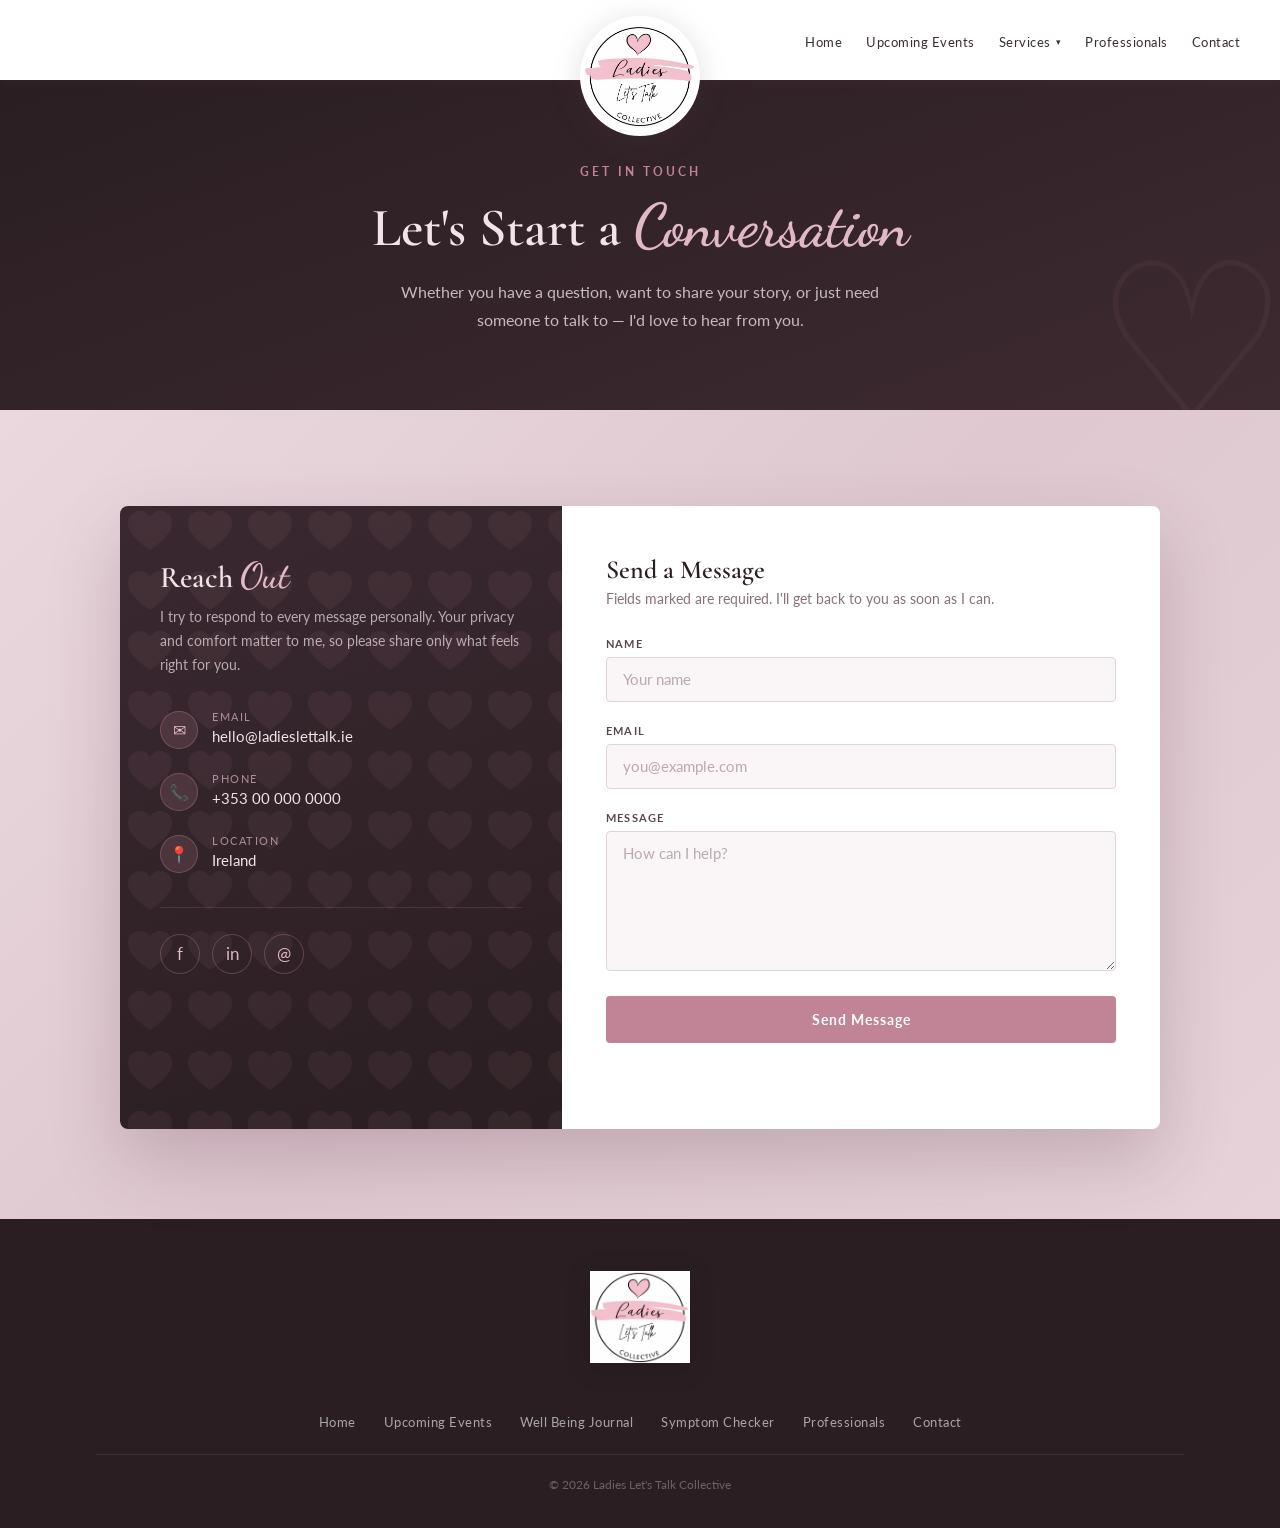
==== commit b5e766cc: "Add files via upload" ====
--- a/contact.html
+++ b/contact.html
@@ -111,8 +111,12 @@
 .contact-form .honeypot{display:none;}
 .contact-form .btn-pink{
   width:100%;padding:15px;font-size:14px;letter-spacing:1px;font-weight:700;
-  border-radius:4px;
-}
+  border-radius:4px;border:none;cursor:pointer;
+  background:var(--pink);color:#fff;
+  transition:background 0.2s,opacity 0.2s;
+}
+.contact-form .btn-pink:hover{background:var(--pink-dark);}
+.contact-form .btn-pink:disabled{opacity:0.6;cursor:default;}
 .form-status{margin-top:18px;font-size:14px;text-align:center;min-height:20px;}
 .form-status.success{color:#2e7d4f;}
 .form-status.error{color:#b03a3a;}
@@ -132,7 +136,7 @@
 <body>
 
 <!-- ── MOBILE NAV ── -->
-<<div class="mobile-nav" id="mobileNav" onclick="closeMobile()">
+<div class="mobile-nav" id="mobileNav" onclick="closeMobile()">
   <div class="mobile-nav-panel" onclick="event.stopPropagation()">
     <div class="mobile-header">
       <img class="logo-img" src="images/Logo.jpeg" alt="Logo">
@@ -173,77 +177,79 @@
   </div>
 </nav>
 
+
 <!-- ── CONTACT HERO ── -->
 <section class="contact-hero">
-  <div class="eyebrow">We'd love to hear from you</div>
-  <h1>Let's <em>Talk</em></h1>
-  <p>Whether you have a question, an idea to share, or simply want to say hello — reach out below and we'll get back to you as soon as we can.</p>
+  <div class="eyebrow">Get In Touch</div>
+  <h1>Let's Start a <em>Conversation</em></h1>
+  <p>Whether you have a question, want to share your story, or just need someone to talk to — I'd love to hear from you.</p>
 </section>
 
-<!-- ── CONTACT ── -->
+
+<!-- ── CONTACT MAIN ── -->
 <section class="contact-sec">
   <div class="contact-shell">
 
-    <!-- Info panel -->
+    <!-- Left: info panel -->
     <div class="contact-info">
       <div class="contact-info-inner">
-        <h2>Reach us <em>directly</em></h2>
-        <p class="lead">Prefer to connect another way? Here's how to find us.</p>
+        <h2>Reach <em>Out</em></h2>
+        <p class="lead">I try to respond to every message personally. Your privacy and comfort matter to me, so please share only what feels right for you.</p>
 
         <div class="ci-row">
-          <span class="ci-icon">✉</span>
+          <div class="ci-icon">&#9993;</div>
           <div>
             <div class="ci-label">Email</div>
-            <div class="ci-value"><a href="mailto:hello@ladiesletstalk.com">hello@ladiesletstalk.com</a></div>
+            <div class="ci-value"><a href="mailto:hello@ladieslettalk.ie">hello@ladieslettalk.ie</a></div>
           </div>
         </div>
+
         <div class="ci-row">
-          <span class="ci-icon">☎</span>
+          <div class="ci-icon">&#128222;</div>
           <div>
             <div class="ci-label">Phone</div>
             <div class="ci-value"><a href="tel:+353000000000">+353 00 000 0000</a></div>
           </div>
         </div>
+
         <div class="ci-row">
-          <span class="ci-icon">⚲</span>
+          <div class="ci-icon">&#128205;</div>
           <div>
-            <div class="ci-label">Based in</div>
-            <div class="ci-value">Dublin, Ireland</div>
+            <div class="ci-label">Location</div>
+            <div class="ci-value">Ireland</div>
           </div>
         </div>
 
         <div class="ci-social">
-          <span title="Instagram">◎</span>
-          <span title="Facebook">f</span>
-          <span title="TikTok">♪</span>
+          <span>f</span>
+          <span>in</span>
+          <span>@</span>
         </div>
       </div>
     </div>
 
-    <!-- Form card -->
+    <!-- Right: form -->
     <div class="contact-form-wrap">
-      <div class="form-title">Send a message</div>
-      <p class="form-note">We usually reply within a day or two.</p>
+      <div class="form-title">Send a Message</div>
+      <p class="form-note">Fields marked are required. I'll get back to you as soon as I can.</p>
+
       <form class="contact-form" id="contactForm">
-        <!-- Web3Forms access key: replace with YOUR key from web3forms.com -->
-        <input type="hidden" name="access_key" value="YOUR-ACCESS-KEY-HERE">
-        <input type="hidden" name="subject" value="New message from Ladies Let's Talk website">
-        <input type="hidden" name="from_name" value="Ladies Let's Talk Contact Form">
-        <!-- Honeypot spam filter -->
-        <input type="checkbox" name="botcheck" class="honeypot" style="display:none" tabindex="-1" autocomplete="off">
-
         <div class="field">
-          <label for="cf-name">Name</label>
-          <input type="text" id="cf-name" name="name" placeholder="Your name" required>
+          <label for="name">Name</label>
+          <input type="text" id="name" name="name" required placeholder="Your name">
         </div>
         <div class="field">
-          <label for="cf-email">Email</label>
-          <input type="email" id="cf-email" name="email" placeholder="you@example.com" required>
+          <label for="email">Email</label>
+          <input type="email" id="email" name="email" required placeholder="you@example.com">
         </div>
         <div class="field">
-          <label for="cf-message">Message</label>
-          <textarea id="cf-message" name="message" placeholder="How can we help?" required></textarea>
-        </div>
+          <label for="message">Message</label>
+          <textarea id="message" name="message" required placeholder="How can I help?"></textarea>
+        </div>
+
+        <!-- Honeypot spam trap — kept hidden from real visitors via CSS -->
+        <input type="text" name="honeypot" class="honeypot" tabindex="-1" autocomplete="off">
+
         <button type="submit" class="btn-pink">Send Message</button>
         <div class="form-status" id="formStatus"></div>
       </form>
@@ -252,10 +258,11 @@
   </div>
 </section>
 
+
 <!-- ── FOOTER ── -->
 <footer>
   <div class="footer-logo">
-    <img src="images/Logo.jpeg" alt="Ladies Let's Talk Collective logo">
+    <img src="images/Logo.jpeg" alt="Ladies Let's Talk Collective">
   </div>
   <ul class="footer-links">
     <li><a href="index.html">Home</a></li>
@@ -265,51 +272,10 @@
     <li><a href="professionals.html">Professionals</a></li>
     <li><a href="contact.html">Contact</a></li>
   </ul>
-  <div class="footer-social">
-    <span title="Instagram">◎</span>
-    <span title="Facebook">f</span>
-    <span title="TikTok">♪</span>
-  </div>
-  <div class="footer-copy">© 2026 Ladies Let's Talk Collective</div>
+  <div class="footer-copy">&copy; 2026 Ladies Let's Talk Collective</div>
 </footer>
 
-<!-- ── CONTACT FORM SUBMISSION (Web3Forms) ── -->
-<script>
-(function () {
-  var form = document.getElementById('contactForm');
-  var status = document.getElementById('formStatus');
-  if (!form) return;
-
-  form.addEventListener('submit', function (e) {
-    e.preventDefault();
-    status.className = 'form-status sending';
-    status.textContent = 'Sending…';
-
-    var data = new FormData(form);
-
-    fetch('https://api.web3forms.com/submit', {
-      method: 'POST',
-      body: data
-    })
-    .then(function (res) { return res.json(); })
-    .then(function (json) {
-      if (json.success) {
-        status.className = 'form-status success';
-        status.textContent = 'Thank you! Your message has been sent.';
-        form.reset();
-      } else {
-        status.className = 'form-status error';
-        status.textContent = json.message || 'Something went wrong. Please try again.';
-      }
-    })
-    .catch(function () {
-      status.className = 'form-status error';
-      status.textContent = 'Network error. Please try again later.';
-    });
-  });
-})();
-</script>
-
 <script src="js/script.js"></script>
+
 </body>
 </html>
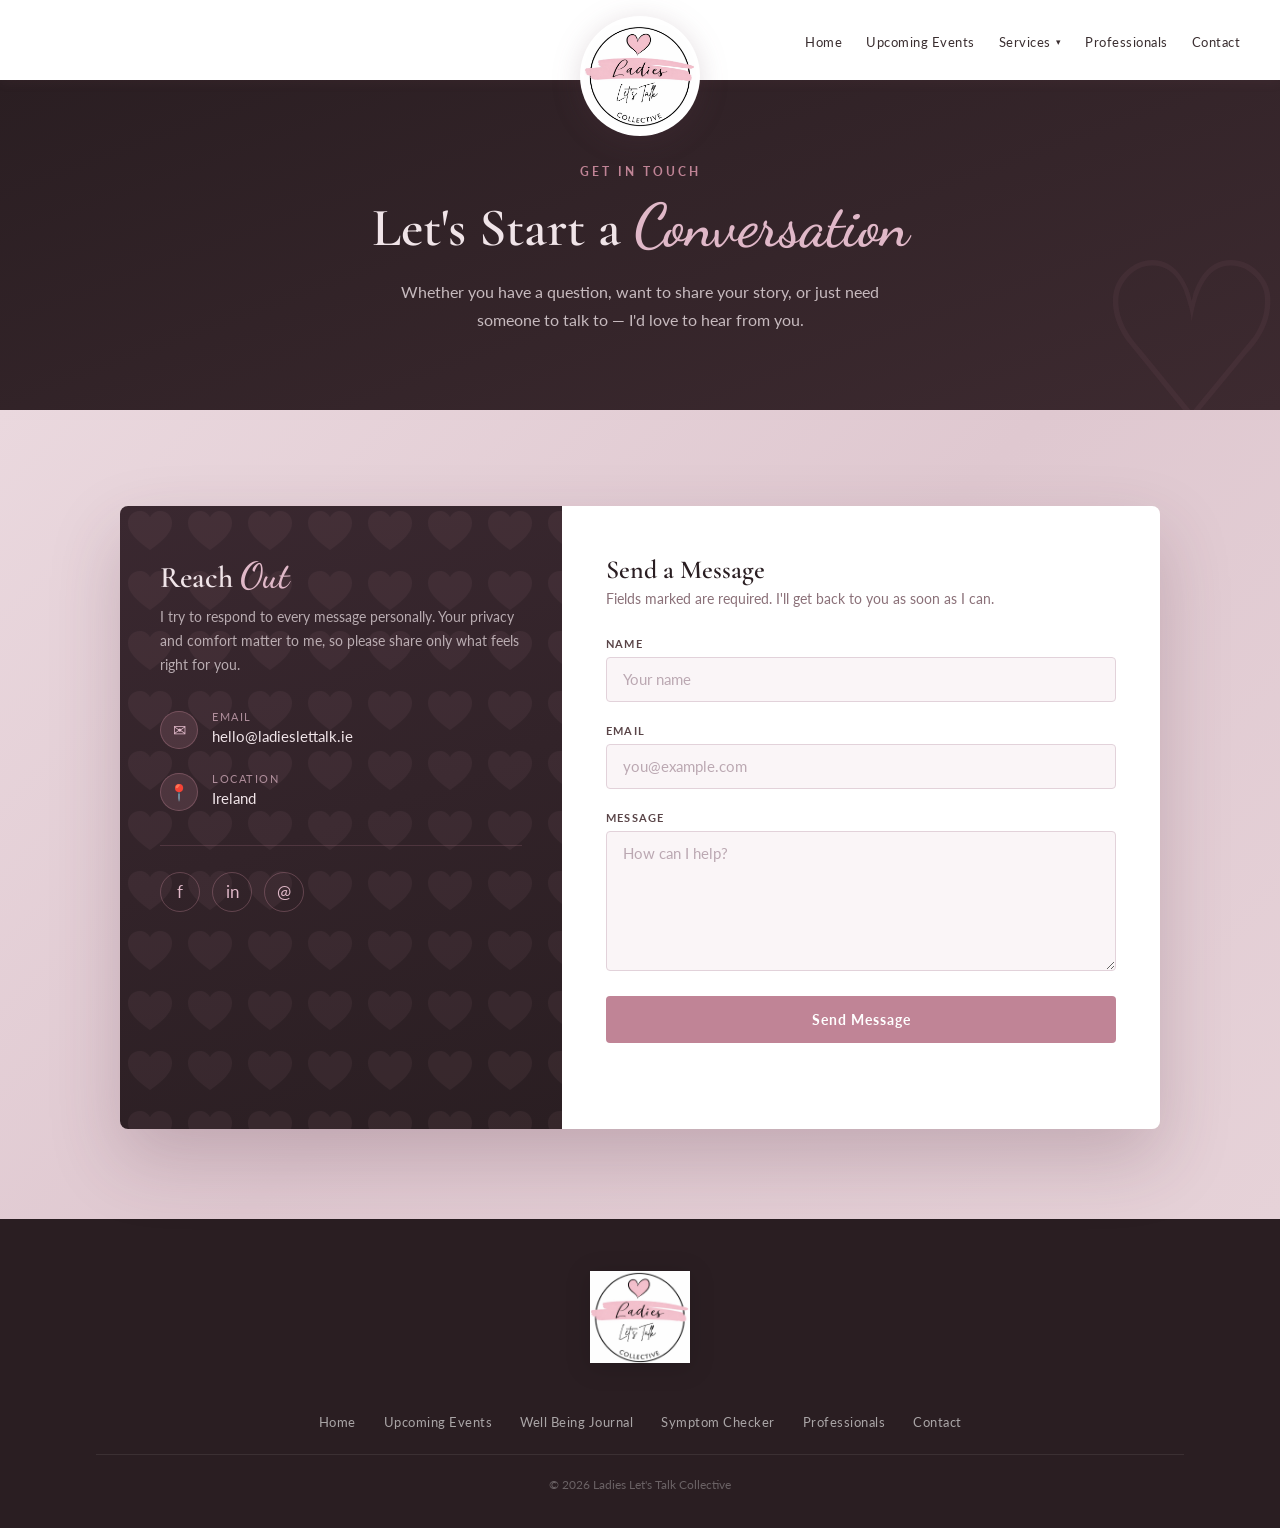
==== commit 8c765449: "Update contact.html" ====
--- a/contact.html
+++ b/contact.html
@@ -200,17 +200,11 @@
           <div class="ci-icon">&#9993;</div>
           <div>
             <div class="ci-label">Email</div>
-            <div class="ci-value"><a href="mailto:hello@ladieslettalk.ie">hello@ladieslettalk.ie</a></div>
+            <div class="ci-value"><a href="mailto:ladiesletstalk03@gmail.com">hello@ladieslettalk.ie</a></div>
           </div>
         </div>
 
-        <div class="ci-row">
-          <div class="ci-icon">&#128222;</div>
-          <div>
-            <div class="ci-label">Phone</div>
-            <div class="ci-value"><a href="tel:+353000000000">+353 00 000 0000</a></div>
-          </div>
-        </div>
+      
 
         <div class="ci-row">
           <div class="ci-icon">&#128205;</div>
@@ -278,4 +272,4 @@
 <script src="js/script.js"></script>
 
 </body>
-</html>+</html>
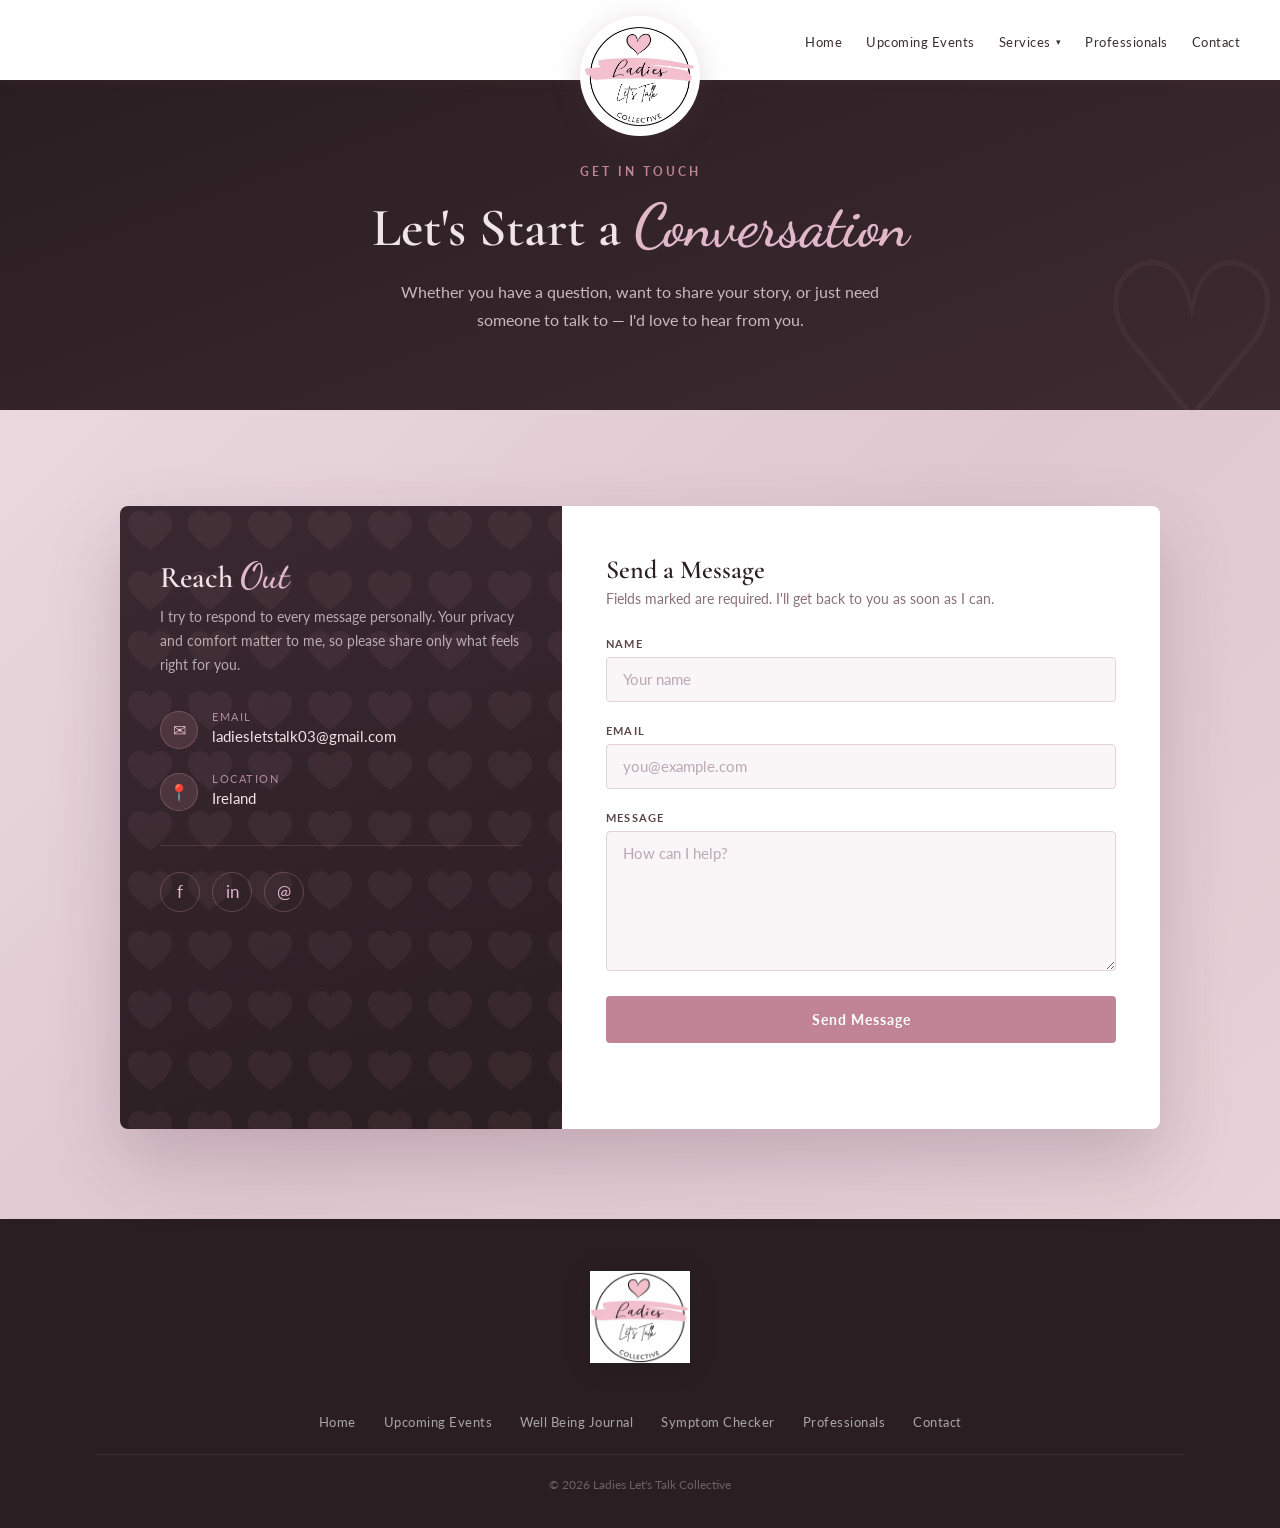
==== commit 794ea420: "Update contact.html" ====
--- a/contact.html
+++ b/contact.html
@@ -200,7 +200,7 @@
           <div class="ci-icon">&#9993;</div>
           <div>
             <div class="ci-label">Email</div>
-            <div class="ci-value"><a href="mailto:ladiesletstalk03@gmail.com">hello@ladieslettalk.ie</a></div>
+            <div class="ci-value"><a href="mailto:ladiesletstalk03@gmail.com">ladiesletstalk03@gmail.com</a></div>
           </div>
         </div>
 
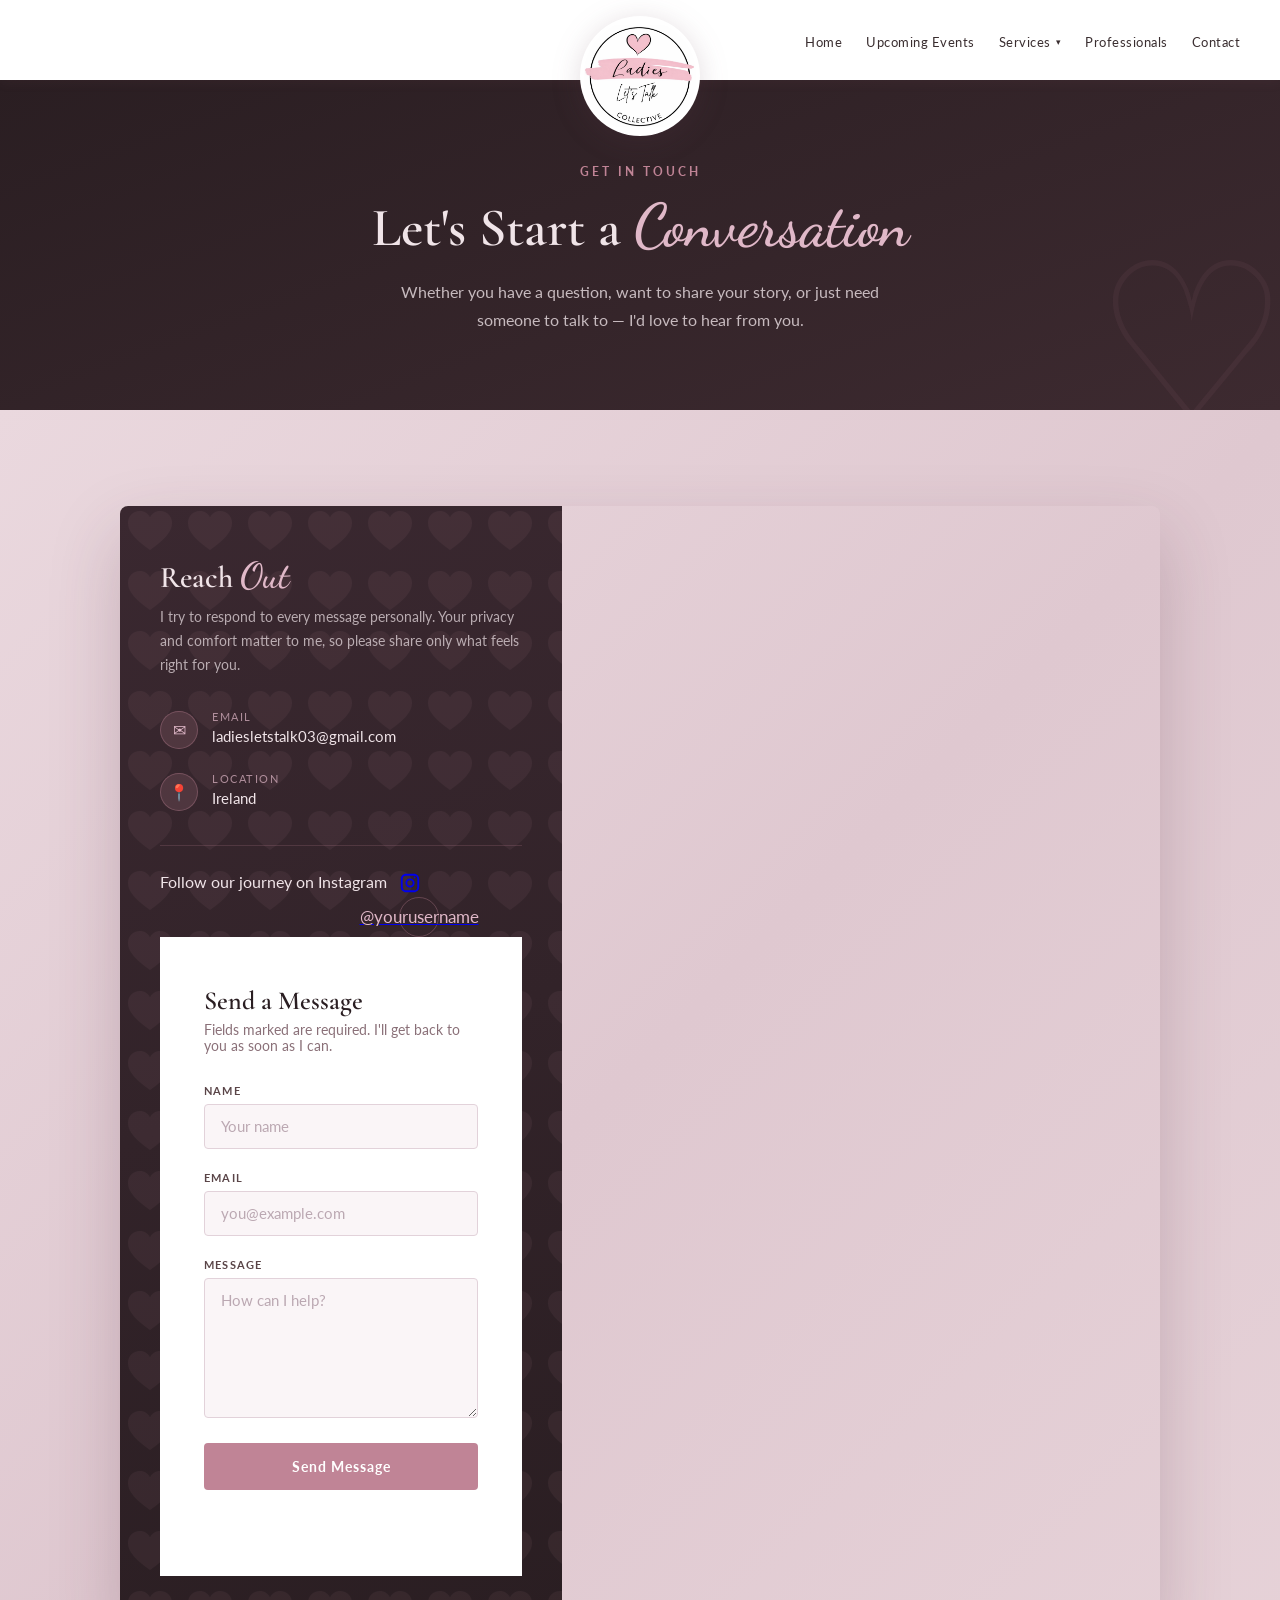
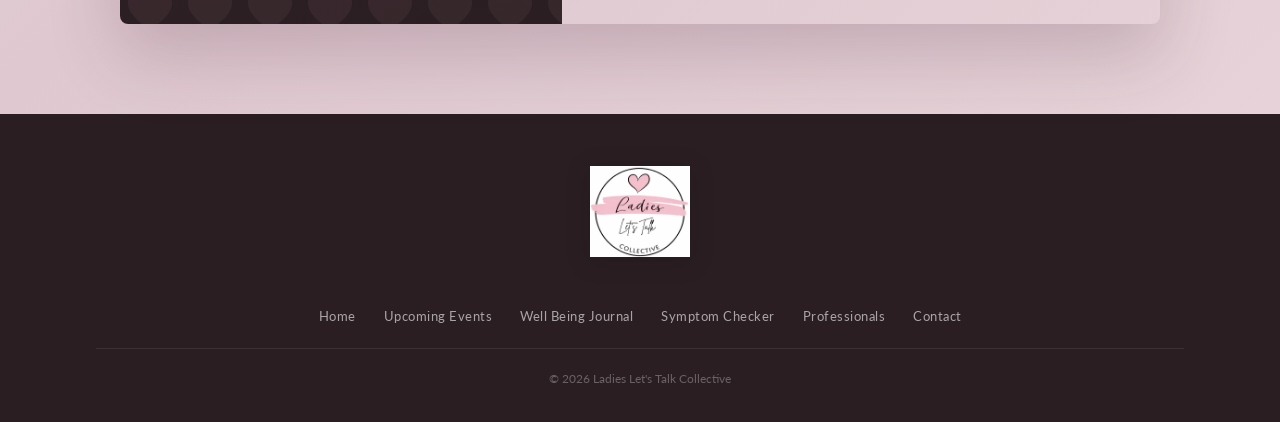
==== commit 76c282f4: "Update contact.html" ====
--- a/contact.html
+++ b/contact.html
@@ -205,22 +205,24 @@
         </div>
 
       
-
-        <div class="ci-row">
-          <div class="ci-icon">&#128205;</div>
-          <div>
-            <div class="ci-label">Location</div>
-            <div class="ci-value">Ireland</div>
-          </div>
-        </div>
-
-        <div class="ci-social">
-          <span>f</span>
-          <span>in</span>
-          <span>@</span>
-        </div>
-      </div>
-    </div>
+<div class="ci-row">
+  <div class="ci-icon">&#128205;</div>
+  <div>
+    <div class="ci-label">Location</div>
+    <div class="ci-value">Ireland</div>
+  </div>
+</div>
+
+<div class="ci-social">
+  <p class="ci-social-text">Follow our journey on Instagram</p>
+
+  <a href="https://www.instagram.com/ladieslets_talk_collective/?hl=en/" target="_blank" rel="noopener noreferrer" class="ci-instagram">
+    <svg width="22" height="22" viewBox="0 0 24 24" fill="currentColor" aria-hidden="true">
+      <path d="M7.75 2C4.57 2 2 4.57 2 7.75v8.5C2 19.43 4.57 22 7.75 22h8.5C19.43 22 22 19.43 22 16.25v-8.5C22 4.57 19.43 2 16.25 2h-8.5zm0 2h8.5A3.75 3.75 0 0 1 20 7.75v8.5A3.75 3.75 0 0 1 16.25 20h-8.5A3.75 3.75 0 0 1 4 16.25v-8.5A3.75 3.75 0 0 1 7.75 4zm9.25 1a1 1 0 1 0 0 2 1 1 0 0 0 0-2zM12 7a5 5 0 1 0 0 10 5 5 0 0 0 0-10zm0 2a3 3 0 1 1 0 6 3 3 0 0 1 0-6z"/>
+    </svg>
+    <span>@yourusername</span>
+  </a>
+</div>
 
     <!-- Right: form -->
     <div class="contact-form-wrap">
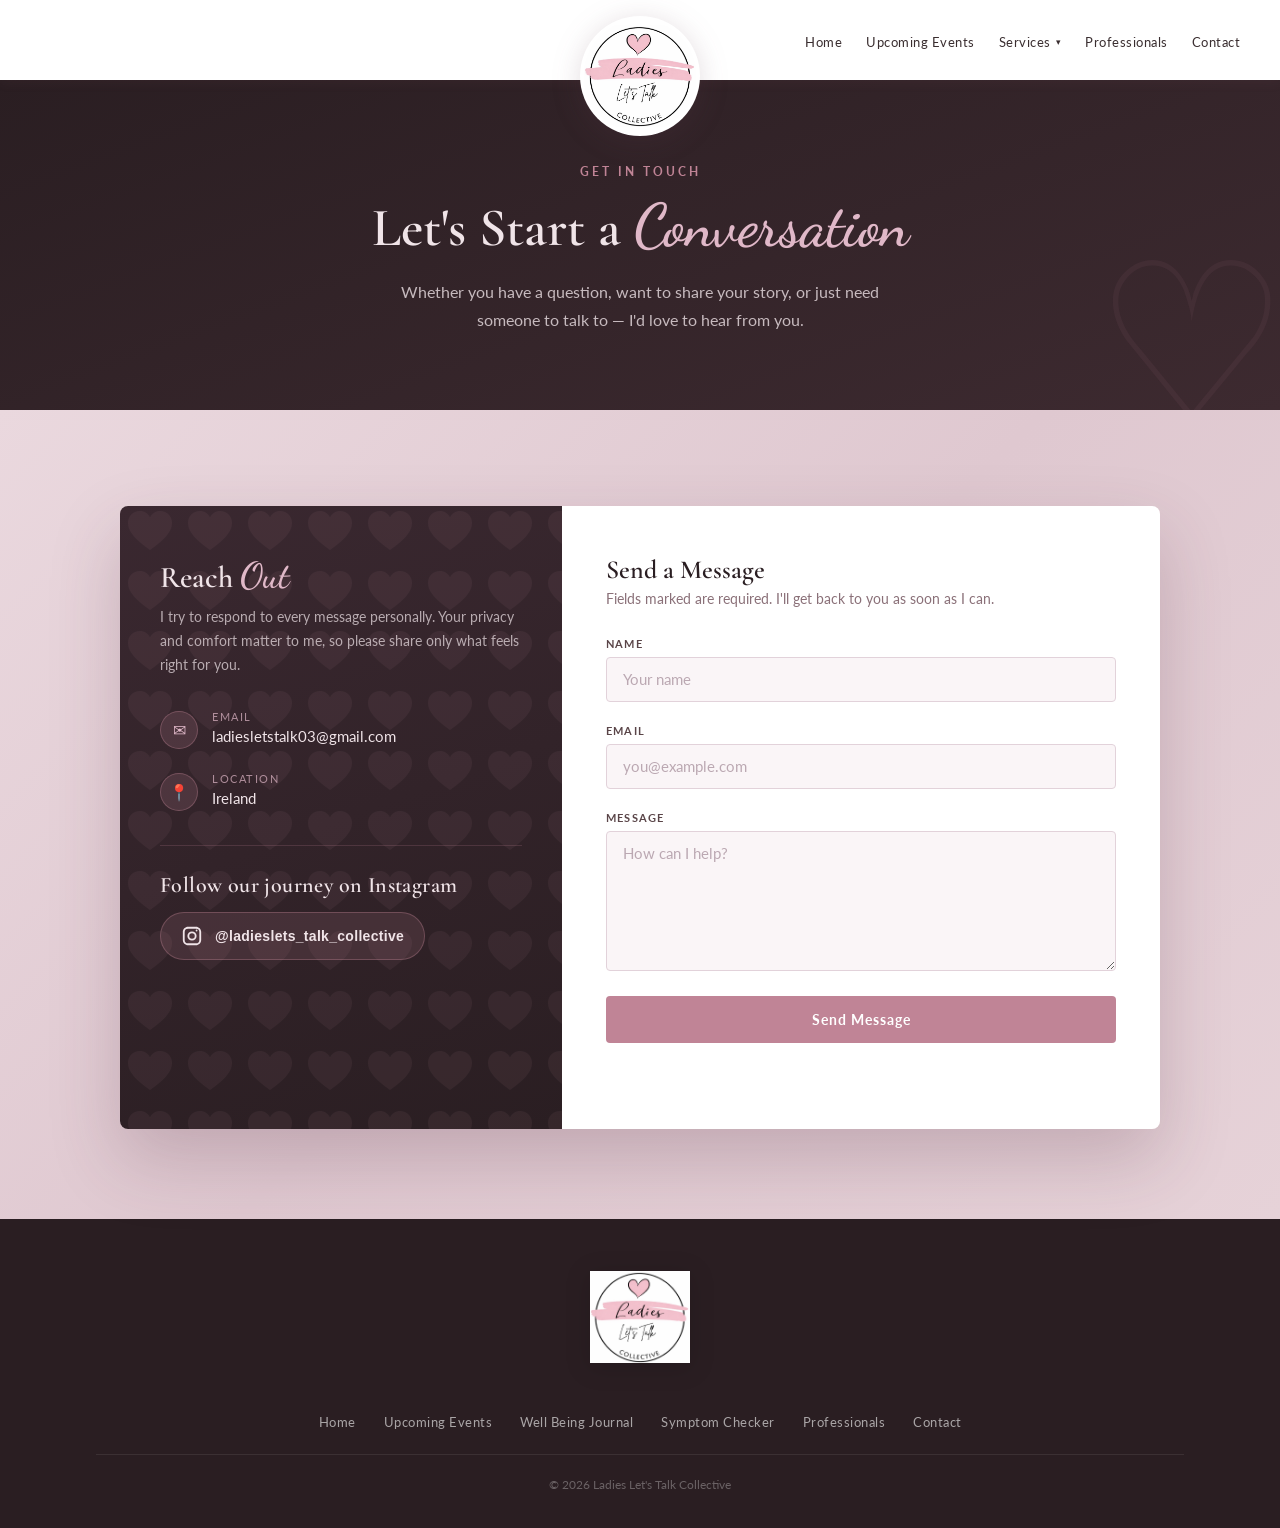
==== commit 78535dfd: "Add files via upload" ====
--- a/contact.html
+++ b/contact.html
@@ -81,7 +81,82 @@
   transition:background 0.25s,transform 0.25s;
 }
 .ci-social span:hover{background:rgba(192,132,150,0.2);transform:translateY(-3px);}
-
+/* Instagram Section */
+.ci-social{
+  display:flex;
+  flex-direction:column;
+  align-items:flex-start;
+  gap:14px;
+  margin-top:34px;
+  padding-top:26px;
+  border-top:1px solid rgba(192,132,150,0.2);
+}
+
+.ci-social-text{
+  margin:0;
+  font-family:'Cormorant Garamond',serif;
+  font-size:22px;
+  font-weight:600;
+  color:#f0e4e8;
+  letter-spacing:.4px;
+}
+
+.ci-instagram{
+  display:inline-flex;
+  align-items:center;
+  gap:12px;
+  max-width:100%;
+  padding:12px 20px;
+  background:rgba(192,132,150,0.15);
+  border:1px solid rgba(192,132,150,0.35);
+  border-radius:50px;
+  text-decoration:none;
+  color:#f0e4e8;
+  transition:background .3s ease,border-color .3s ease,color .3s ease,transform .3s ease,box-shadow .3s ease;
+}
+
+.ci-instagram svg{
+  width:22px;
+  height:22px;
+  flex-shrink:0;
+}
+
+.ci-instagram span{
+  width:auto;
+  height:auto;
+  border:0;
+  border-radius:0;
+  display:inline;
+  font-size:14px;
+  font-weight:600;
+  color:inherit;
+  letter-spacing:.3px;
+  cursor:inherit;
+}
+
+.ci-instagram:hover{
+  background:#c08496;
+  border-color:#c08496;
+  color:#fff;
+  transform:translateY(-3px);
+  box-shadow:0 8px 20px rgba(192,132,150,.3);
+}
+
+.ci-instagram:hover span{
+  background:transparent;
+  transform:none;
+}
+
+@media(max-width:900px){
+  .ci-social{
+    align-items:center;
+    text-align:center;
+  }
+
+  .ci-instagram{
+    justify-content:center;
+  }
+}
 /* Right: form card */
 .contact-form-wrap{background:#fff;padding:48px 44px;}
 .contact-form-wrap .form-title{
@@ -214,15 +289,22 @@
 </div>
 
 <div class="ci-social">
-  <p class="ci-social-text">Follow our journey on Instagram</p>
-
-  <a href="https://www.instagram.com/ladieslets_talk_collective/?hl=en/" target="_blank" rel="noopener noreferrer" class="ci-instagram">
-    <svg width="22" height="22" viewBox="0 0 24 24" fill="currentColor" aria-hidden="true">
-      <path d="M7.75 2C4.57 2 2 4.57 2 7.75v8.5C2 19.43 4.57 22 7.75 22h8.5C19.43 22 22 19.43 22 16.25v-8.5C22 4.57 19.43 2 16.25 2h-8.5zm0 2h8.5A3.75 3.75 0 0 1 20 7.75v8.5A3.75 3.75 0 0 1 16.25 20h-8.5A3.75 3.75 0 0 1 4 16.25v-8.5A3.75 3.75 0 0 1 7.75 4zm9.25 1a1 1 0 1 0 0 2 1 1 0 0 0 0-2zM12 7a5 5 0 1 0 0 10 5 5 0 0 0 0-10zm0 2a3 3 0 1 1 0 6 3 3 0 0 1 0-6z"/>
-    </svg>
-    <span>@yourusername</span>
-  </a>
+    <p class="ci-social-text">Follow our journey on Instagram</p>
+
+    <a href="https://www.instagram.com/ladieslets_talk_collective/"
+       target="_blank"
+       rel="noopener noreferrer"
+       class="ci-instagram">
+
+        <svg viewBox="0 0 24 24" fill="currentColor" aria-hidden="true">
+            <path d="M7.75 2C4.57 2 2 4.57 2 7.75v8.5C2 19.43 4.57 22 7.75 22h8.5C19.43 22 22 19.43 22 16.25v-8.5C22 4.57 19.43 2 16.25 2h-8.5zm0 2h8.5A3.75 3.75 0 0 1 20 7.75v8.5A3.75 3.75 0 0 1 16.25 20h-8.5A3.75 3.75 0 0 1 4 16.25v-8.5A3.75 3.75 0 0 1 7.75 4zm9.25 1a1 1 0 1 0 0 2 1 1 0 0 0 0-2zM12 7a5 5 0 1 0 0 10 5 5 0 0 0 0-10zm0 2a3 3 0 1 1 0 6 3 3 0 0 1 0-6z"/>
+        </svg>
+
+        <span>@ladieslets_talk_collective</span>
+    </a>
 </div>
+      </div>
+    </div>
 
     <!-- Right: form -->
     <div class="contact-form-wrap">
@@ -274,4 +356,4 @@
 <script src="js/script.js"></script>
 
 </body>
-</html>
+</html>
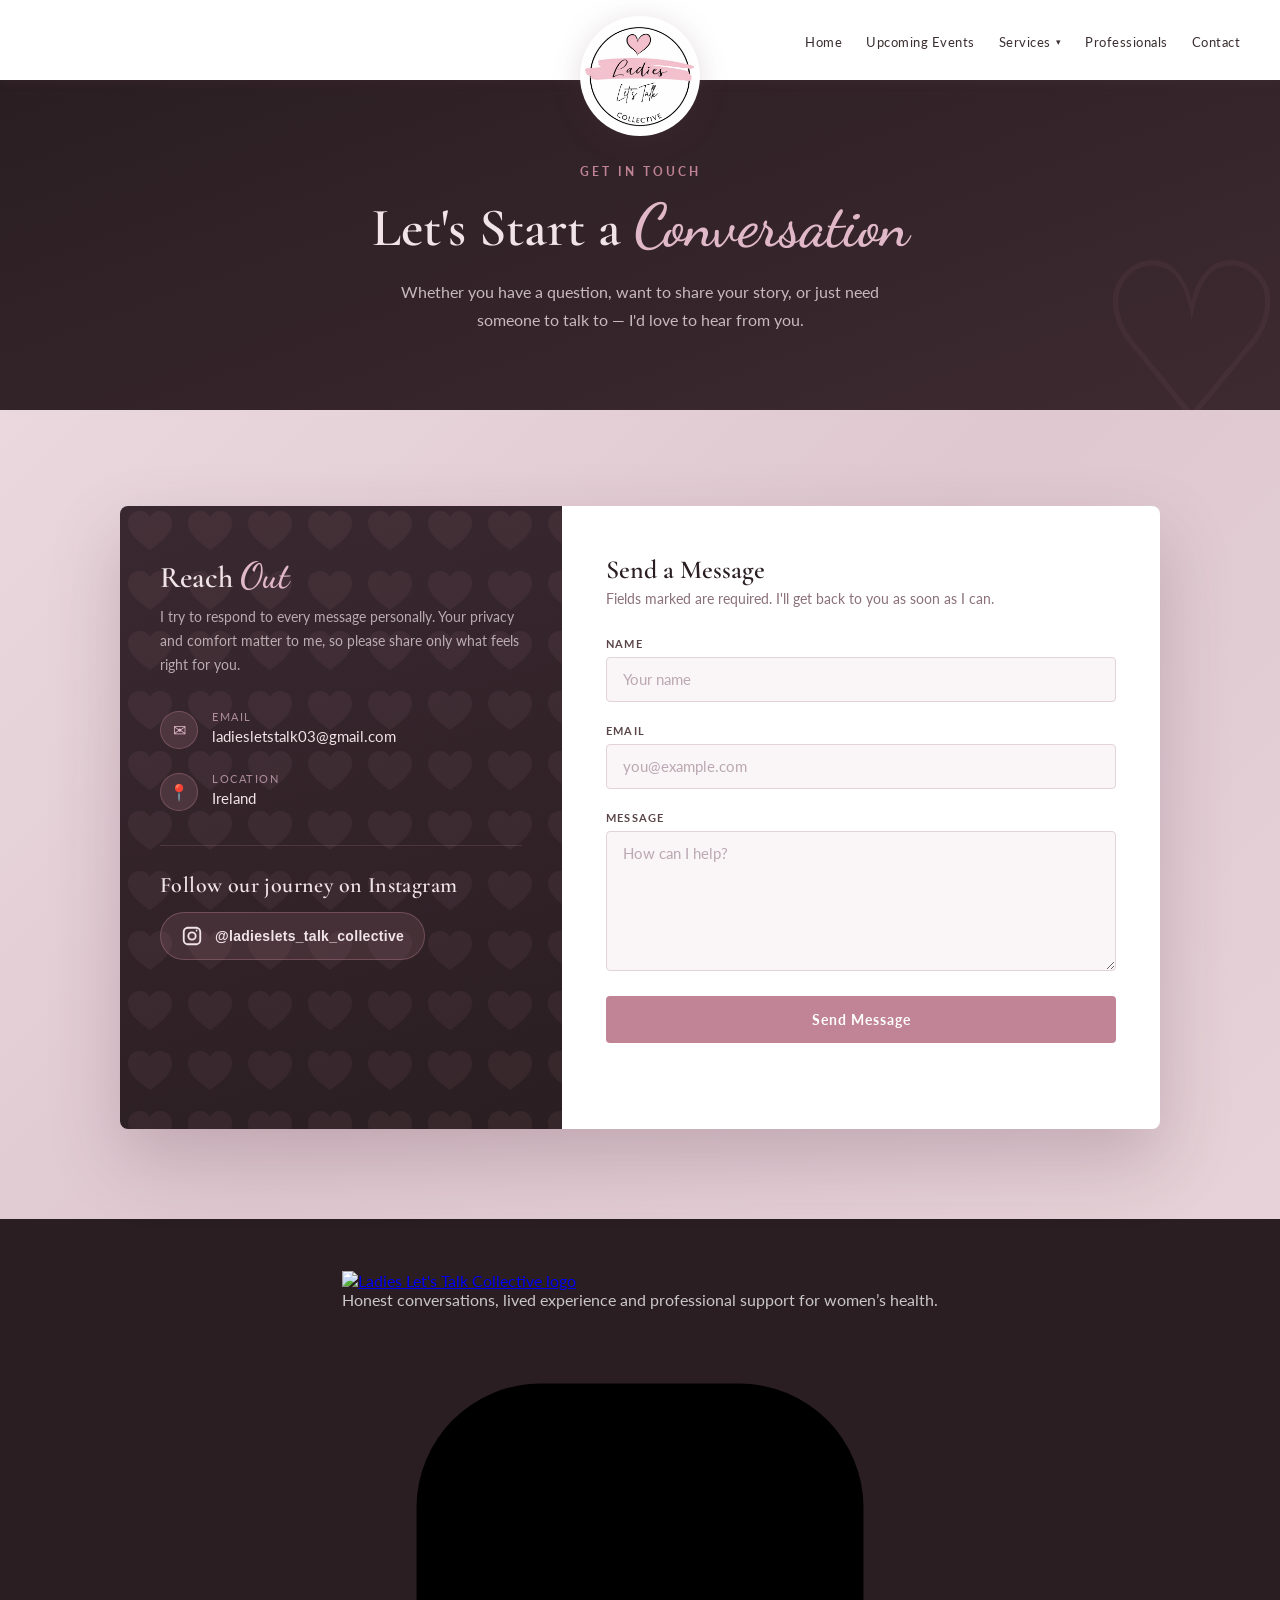
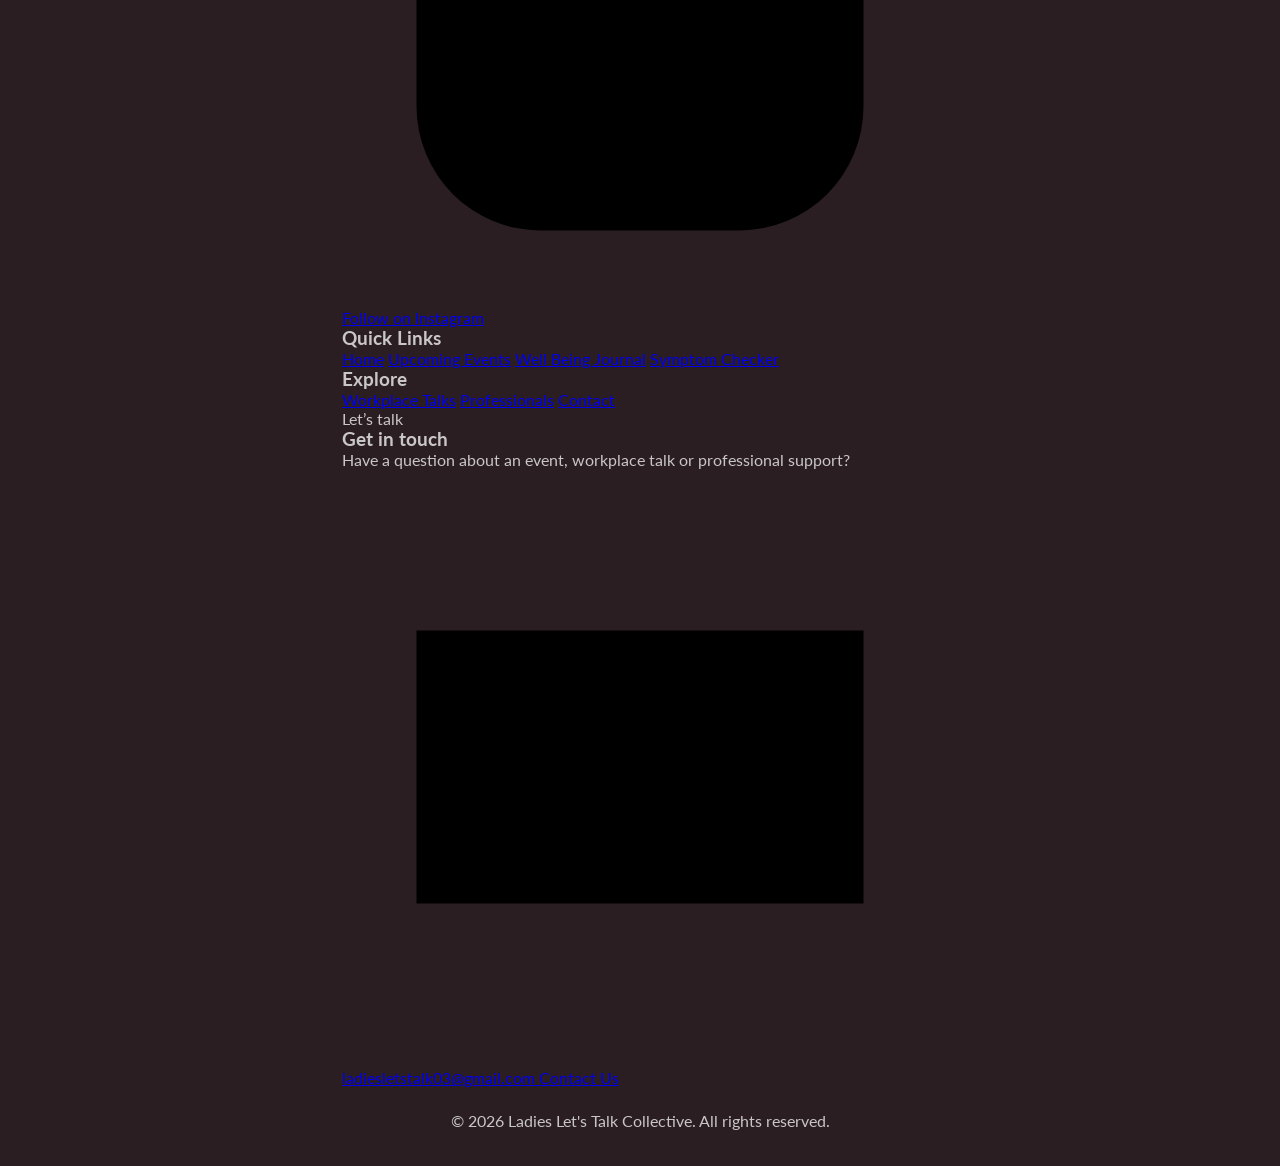
==== commit 1ffbc9fa: "Add files via upload" ====
--- a/contact.html
+++ b/contact.html
@@ -338,19 +338,98 @@
 
 
 <!-- ── FOOTER ── -->
-<footer>
-  <div class="footer-logo">
-    <img src="images/Logo.jpeg" alt="Ladies Let's Talk Collective">
-  </div>
-  <ul class="footer-links">
-    <li><a href="index.html">Home</a></li>
-    <li><a href="events.html">Upcoming Events</a></li>
-    <li><a href="journal.html">Well Being Journal</a></li>
-    <li><a href="symptom.html">Symptom Checker</a></li>
-    <li><a href="professionals.html">Professionals</a></li>
-    <li><a href="contact.html">Contact</a></li>
-  </ul>
-  <div class="footer-copy">&copy; 2026 Ladies Let's Talk Collective</div>
+<footer class="site-footer">
+  <div class="footer-main">
+
+    <div class="footer-brand">
+      <a href="index.html"
+         class="footer-logo-link"
+         aria-label="Ladies Let's Talk Collective home">
+
+        <img
+          src="images/Logofooter.png"
+          alt="Ladies Let's Talk Collective logo"
+          class="footer-brand-logo">
+      </a>
+
+      <p class="footer-tagline">
+        Honest conversations, lived experience and professional support
+        for women’s health.
+      </p>
+
+      <div class="footer-social-links">
+        <a
+          href="https://www.instagram.com/ladieslets_talk_collective/"
+          class="footer-social-btn"
+          target="_blank"
+          rel="noopener noreferrer"
+          aria-label="Follow Ladies Let's Talk Collective on Instagram">
+
+          <svg viewBox="0 0 24 24" aria-hidden="true">
+            <rect x="3" y="3" width="18" height="18" rx="5"></rect>
+            <circle cx="12" cy="12" r="4"></circle>
+            <circle cx="17.4" cy="6.7" r="1"></circle>
+          </svg>
+
+          <span>Follow on Instagram</span>
+        </a>
+      </div>
+    </div>
+
+    <div class="footer-column">
+      <h3>Quick Links</h3>
+
+      <div class="footer-nav" aria-label="Footer navigation">
+        <a href="index.html">Home</a>
+        <a href="events.html">Upcoming Events</a>
+        <a href="journal.html">Well Being Journal</a>
+        <a href="symptom.html">Symptom Checker</a>
+      </div>
+    </div>
+
+    <div class="footer-column">
+      <h3>Explore</h3>
+
+      <div class="footer-nav" aria-label="Footer service links">
+        <a href="workplace.html">Workplace Talks</a>
+        <a href="professionals.html">Professionals</a>
+        <a href="contact.html">Contact</a>
+      </div>
+    </div>
+
+    <div class="footer-contact">
+      <span class="footer-small-title">Let’s talk</span>
+
+      <h3>Get in touch</h3>
+
+      <p>
+        Have a question about an event, workplace talk or professional support?
+      </p>
+
+      <a
+        href="mailto:ladiesletstalk03@gmail.com"
+        class="footer-email-link">
+
+        <span class="footer-email-icon" aria-hidden="true">
+          <svg viewBox="0 0 24 24">
+            <path d="M3 6.5h18v11H3z"></path>
+            <path d="m4 7.5 8 6 8-6"></path>
+          </svg>
+        </span>
+
+        <span>ladiesletstalk03@gmail.com</span>
+      </a>
+
+      <a href="contact.html" class="footer-contact-btn">
+        Contact Us
+      </a>
+    </div>
+
+  </div>
+
+  <div class="footer-bottom">
+    <p>© 2026 Ladies Let's Talk Collective. All rights reserved.</p>
+  </div>
 </footer>
 
 <script src="js/script.js"></script>
